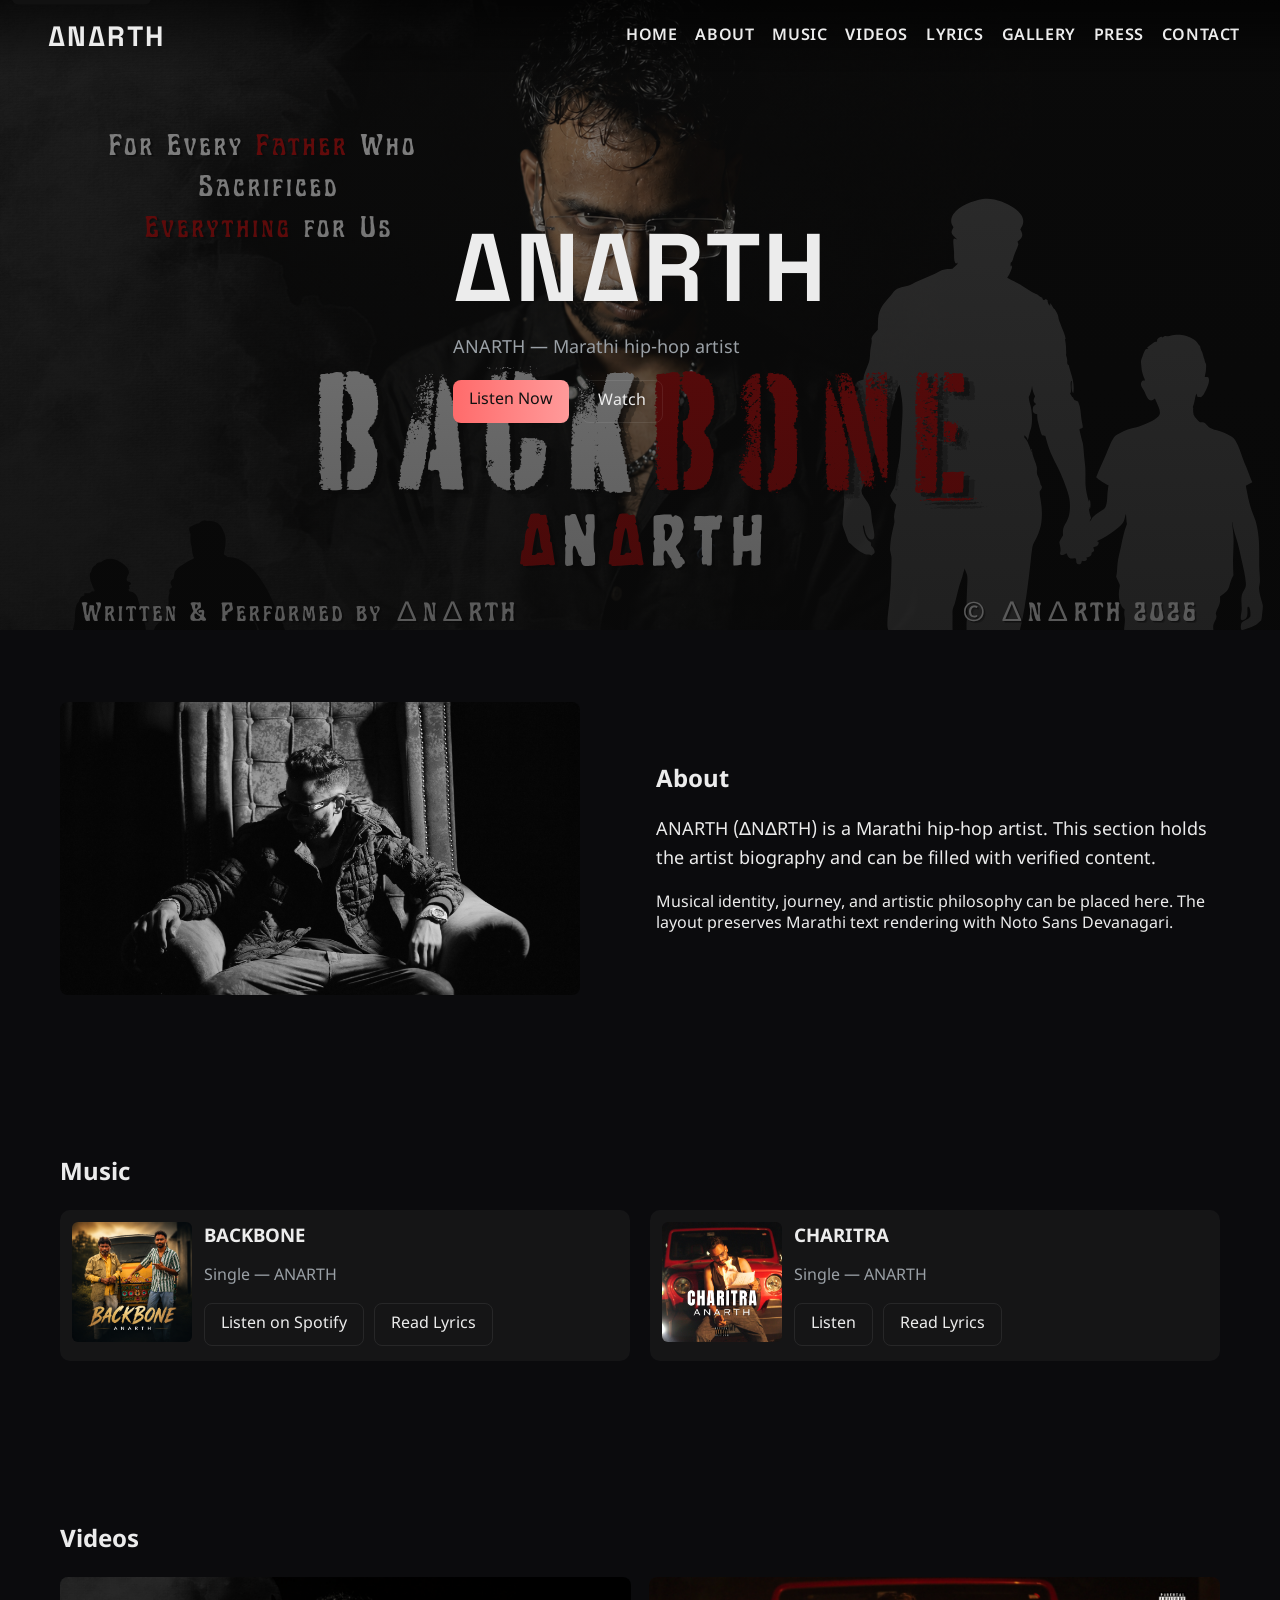
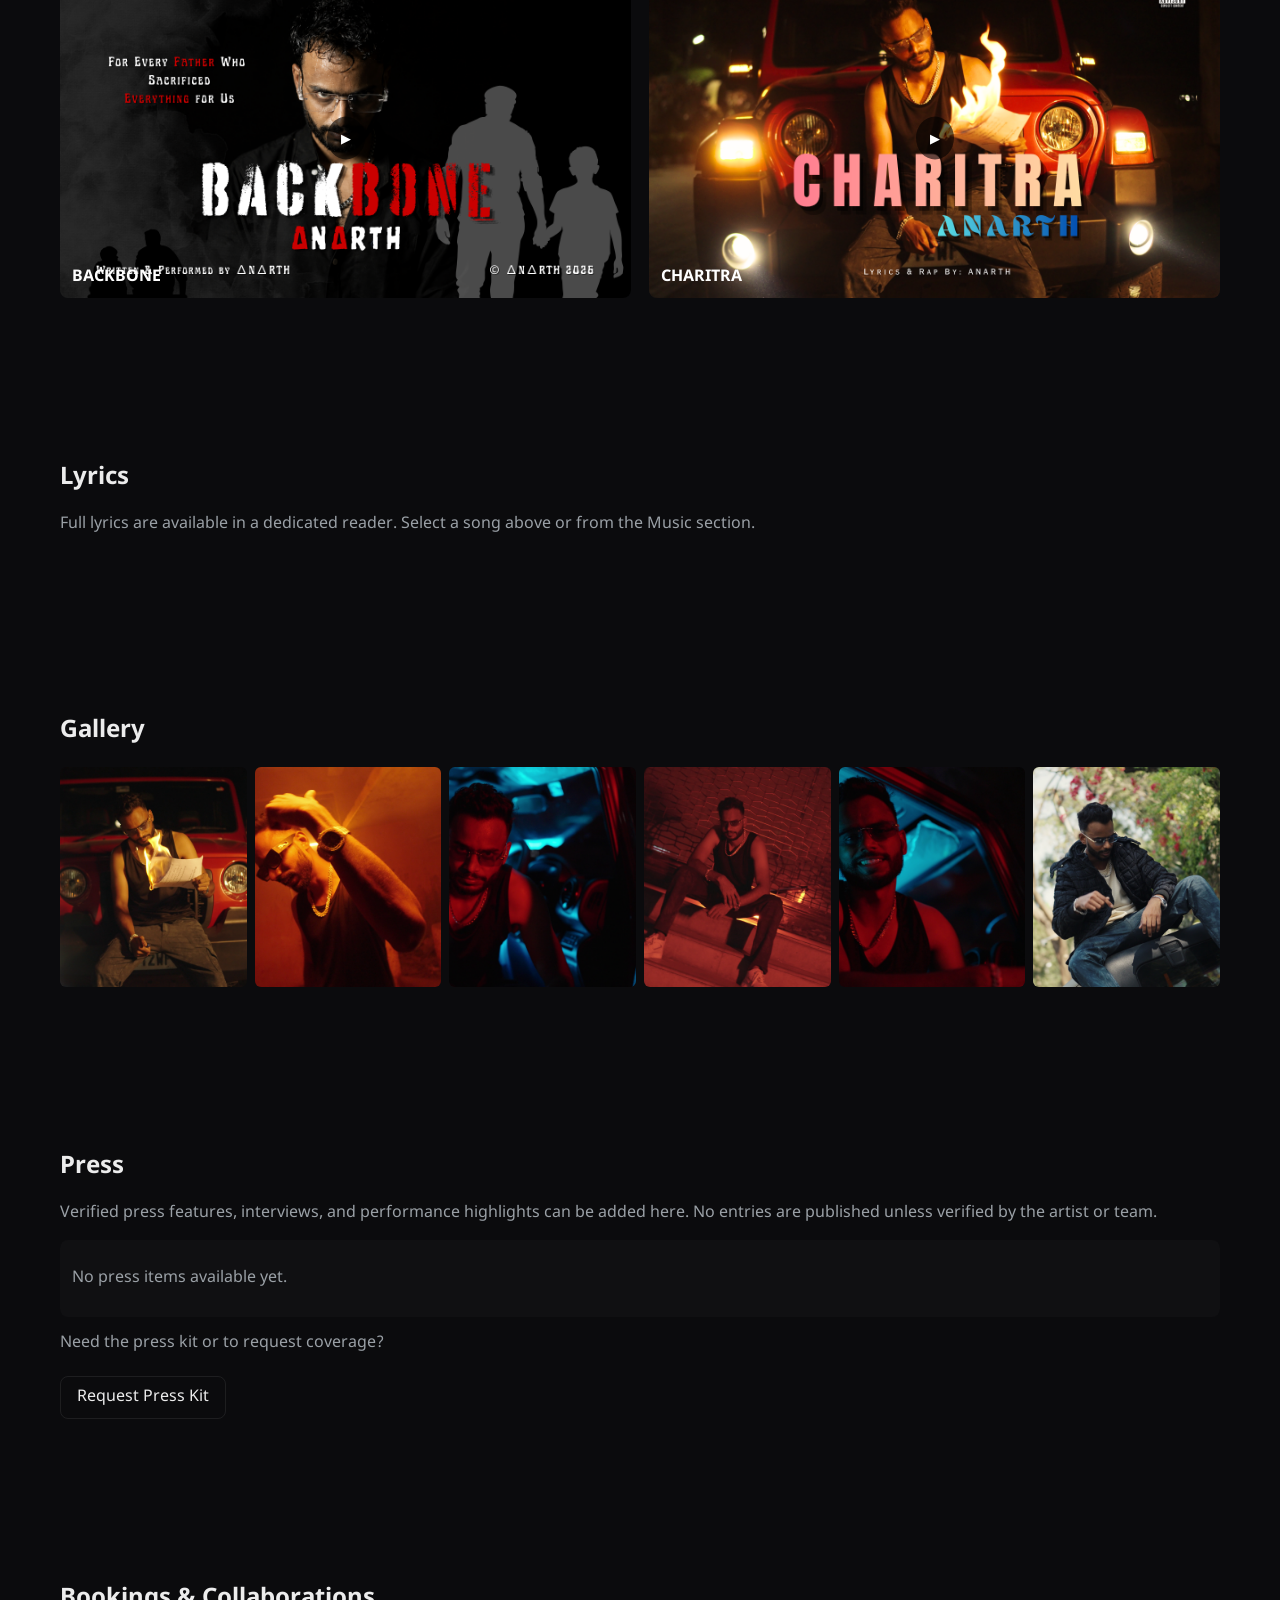
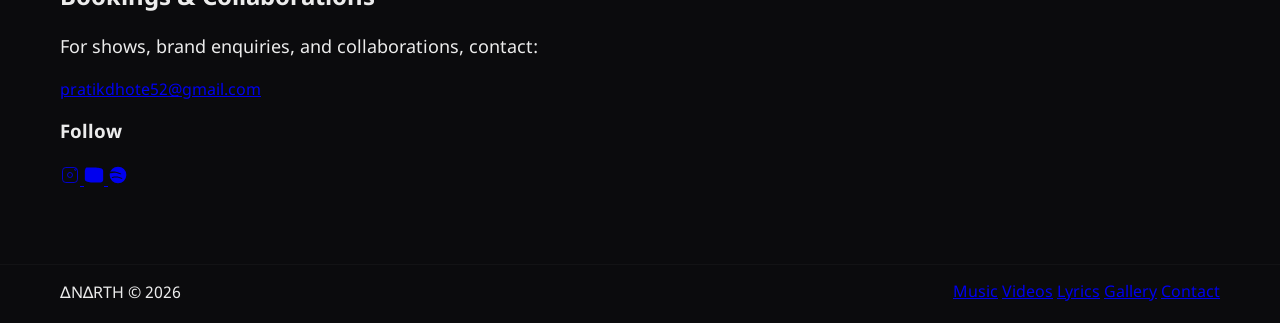
==== site/index.html @ 037c0c52 "Add site: production-ready ANARTH website scaffold, assets, and lyrics pages" ====
<!doctype html>
<html lang="en">
<head>
  <meta charset="utf-8" />
  <meta name="viewport" content="width=device-width,initial-scale=1" />
  <title>∆N∆RTH — ANARTH · Official</title>
  <meta name="description" content="Official website for ANARTH (∆N∆RTH) — Marathi hip-hop artist. Music, videos, lyrics, gallery, and bookings." />
  <link rel="icon" href="../Assets/logo/Untitled%20design%20(6).png" />
  <link rel="preconnect" href="https://fonts.googleapis.com">
  <link rel="preconnect" href="https://fonts.gstatic.com" crossorigin>
  <link href="https://fonts.googleapis.com/css2?family=Space+Grotesk:wght@400;600;700&family=Noto+Sans+Devanagari:wght@400;700&display=swap" rel="stylesheet">
  <!-- Open Graph / Social -->
  <meta property="og:title" content="∆N∆RTH — ANARTH · Official" />
  <meta property="og:description" content="Official website for ANARTH (∆N∆RTH) — Marathi hip-hop artist. Music, videos, lyrics, gallery, and bookings." />
  <meta property="og:image" content="../Assets/logo/Untitled%20design%20(6).png" />
  <meta property="og:type" content="website" />
  <meta name="twitter:card" content="summary_large_image" />
  <meta name="twitter:title" content="∆N∆RTH — ANARTH · Official" />
  <meta name="twitter:description" content="Official website for ANARTH (∆N∆RTH) — Marathi hip-hop artist." />
  <link rel="stylesheet" href="styles.css">
</head>
<body>
  <a class="skip-link" href="#main-content">Skip to content</a>
  <header class="site-header">
    <div class="container header-inner">
      <a class="brand" href="#" aria-label="ANARTH home">
        <span class="brand-text" role="img" aria-label="ANARTH">∆N∆RTH</span>
      </a>
      <nav class="nav" role="navigation" aria-label="Primary">
        <a href="#home">HOME</a>
        <a href="#about">ABOUT</a>
        <a href="#music">MUSIC</a>
        <a href="#videos">VIDEOS</a>
        <a href="lyrics/backbone.html">LYRICS</a>
        <a href="#gallery">GALLERY</a>
        <a href="#press">PRESS</a>
        <a href="#contact">CONTACT</a>
      </nav>
      <button class="menu-btn" aria-label="Open menu" aria-controls="primary-nav" aria-expanded="false">☰</button>
    </div>
  </header>

  <main id="main-content">
    <section id="home" class="hero">
      <video class="hero-video" autoplay muted loop playsinline preload="metadata" poster="../Assets/Thumbnail/backbone_thumbnail.png">
        <source src="../Assets/video/VID_20260825223617.mp4" type="video/mp4">
      </video>
      <div class="hero-overlay"></div>
      <div class="container hero-content">
        <h1 class="display">∆N∆RTH</h1>
        <p class="tagline">ANARTH — Marathi hip-hop artist</p>
        <div class="hero-ctas">
          <a class="btn primary" href="https://open.spotify.com/track/7I72etfH4lrautP0kzrOaM?si=6904278e58cb4a6c" target="_blank" rel="noopener noreferrer">Listen Now</a>
          <a class="btn" href="#videos">Watch</a>
        </div>
      </div>
    </section>
    <!-- removed centered hero logo per request -->

    <section id="about" class="section about">
      <div class="container grid two-col">
        <div class="about-media">
          <img src="../Assets/profile%20photo/profilePhoto.png" alt="ANARTH profile" loading="lazy" />
        </div>
        <div class="about-body">
          <h2>About</h2>
          <p class="lead">ANARTH (∆N∆RTH) is a Marathi hip-hop artist. This section holds the artist biography and can be filled with verified content.</p>
          <p>Musical identity, journey, and artistic philosophy can be placed here. The layout preserves Marathi text rendering with Noto Sans Devanagari.</p>
        </div>
      </div>
    </section>

    <section id="music" class="section music">
      <div class="container">
        <h2>Music</h2>
        <div class="grid music-grid">
          <article class="release">
            <picture>
              <source srcset="../Assets/artworks/Backbone.png" media="(max-width:600px)">
              <img src="../Assets/artworks/Backbone.png" alt="BACKBONE artwork" loading="lazy" decoding="async" />
            </picture>
            <div class="release-body">
              <h3>BACKBONE</h3>
              <p class="muted">Single — ANARTH</p>
              <div class="release-ctas">
                <a class="btn" href="https://open.spotify.com/track/7I72etfH4lrautP0kzrOaM?si=6904278e58cb4a6c" target="_blank" rel="noopener">Listen on Spotify</a>
                <a class="btn" href="lyrics/backbone.html">Read Lyrics</a>
              </div>
            </div>
          </article>

          <article class="release">
            <picture>
              <source srcset="../Assets/artworks/CHARITRA%20(1).png" media="(max-width:600px)">
              <img src="../Assets/artworks/CHARITRA%20(1).png" alt="CHARITRA artwork" loading="lazy" decoding="async" />
            </picture>
            <div class="release-body">
              <h3>CHARITRA</h3>
              <p class="muted">Single — ANARTH</p>
              <div class="release-ctas">
                <a class="btn" href="https://open.spotify.com/artist/0kLMYg4mAcI0nTroc95Nmc" target="_blank" rel="noopener">Listen</a>
                <a class="btn" href="lyrics/charitra.html">Read Lyrics</a>
              </div>
            </div>
          </article>
        </div>
      </div>
    </section>

    <section id="videos" class="section videos">
      <div class="container">
        <h2>Videos</h2>
        <div class="grid video-grid">
          <div class="video-card" data-youtube-id="6G4mu-FjF_s" role="button" tabindex="0" aria-label="Play BACKBONE video">
            <img src="../Assets/Thumbnail/backbone_thumbnail.png" alt="BACKBONE thumbnail" loading="lazy"/>
            <button class="play-btn" aria-label="Play BACKBONE">▶</button>
            <h4>BACKBONE</h4>
          </div>

          <div class="video-card" data-youtube-id="AMWRoo0Sg-o" role="button" tabindex="0" aria-label="Play CHARITRA video">
            <img src="../Assets/Thumbnail/charitra%20thumbnail.png" alt="CHARITRA thumbnail" loading="lazy"/>
            <button class="play-btn" aria-label="Play CHARITRA">▶</button>
            <h4>CHARITRA</h4>
          </div>
        </div>
      </div>
    </section>

    <section id="lyrics" class="section lyrics-panel">
      <div class="container">
        <h2>Lyrics</h2>
        <p class="muted">Full lyrics are available in a dedicated reader. Select a song above or from the Music section.</p>
      </div>
    </section>

    <section id="gallery" class="section gallery">
      <div class="container">
        <h2>Gallery</h2>
        <div class="masonry">
          <img src="../Assets/gallary%20images/th1.png" alt="gallery" loading="lazy"/>
          <img src="../Assets/gallary%20images/th2.png" alt="gallery" loading="lazy"/>
          <img src="../Assets/gallary%20images/th3.png" alt="gallery" loading="lazy"/>
          <img src="../Assets/gallary%20images/th4.png" alt="gallery" loading="lazy"/>
          <img src="../Assets/gallary%20images/th5.png" alt="gallery" loading="lazy"/>
          <img src="../Assets/gallary%20images/th6.png" alt="gallery" loading="lazy"/>
        </div>
      </div>
    </section>

    <section id="press" class="section press">
      <div class="container">
        <h2>Press</h2>
        <p class="muted">Verified press features, interviews, and performance highlights can be added here. No entries are published unless verified by the artist or team.</p>

        <div class="press-list" aria-live="polite">
          <p class="muted">No press items available yet.</p>
        </div>

        <div class="press-actions">
          <p class="muted">Need the press kit or to request coverage?</p>
          <a class="btn" href="mailto:pratikdhote52@gmail.com">Request Press Kit</a>
        </div>
      </div>
    </section>

    <section id="contact" class="section contact">
      <div class="container two-col">
        <div>
          <h2>Bookings & Collaborations</h2>
          <p class="lead">For shows, brand enquiries, and collaborations, contact:</p>
          <p><a href="mailto:pratikdhote52@gmail.com">pratikdhote52@gmail.com</a></p>
        </div>
        <div>
          <h3>Follow</h3>
          <div class="socials">
            <a href="https://www.instagram.com/anarth_8?igsh=MWM4dnhkNjVjcjFnMg==" target="_blank" rel="noopener" aria-label="Instagram">
              <svg width="20" height="20" viewBox="0 0 24 24" fill="none" stroke="currentColor"><rect x="3" y="3" width="18" height="18" rx="4"/><circle cx="12" cy="12" r="3"/><circle cx="18.5" cy="5.5" r="1"/></svg>
            </a>
            <a href="https://www.youtube.com/channel/UC_oH8JIxrPz5upv_p8ieNjQ" target="_blank" rel="noopener" aria-label="YouTube">
              <svg width="20" height="20" viewBox="0 0 24 24" fill="currentColor"><path d="M23 7s-.2-1.4-.8-2c-.8-.9-1.8-.9-2.2-1C16 3 12 3 12 3s-4 0-8 .1c-.4 0-1.4 0-2.2 1C1.2 5.6 1 7 1 7S1 9 1 11v2c0 2 0 4 0 4s.2 1.4.8 2c.8.9 1.8.9 2.2 1C8 21 12 21 12 21s4 0 8-.1c.4 0 1.4 0 2.2-1 .6-.6.8-2 .8-2s0-2 0-4v-2c0-2 0-4 0-4z"/></svg>
            </a>
            <a href="https://open.spotify.com/artist/0kLMYg4mAcI0nTroc95Nmc" target="_blank" rel="noopener" aria-label="Spotify">
              <svg width="20" height="20" viewBox="0 0 24 24" fill="currentColor"><path d="M12 2a10 10 0 1 0 .001 20.001A10 10 0 0 0 12 2zm4.8 14.3c-.2.3-.6.5-1 .3-2.8-1.7-6.3-2.1-10.5-1.1-.4.1-.7-.1-.8-.4-.1-.4.1-.7.4-.8 4.6-1.1 8.6-.6 11.9 1.3.4.2.5.7.1 1.1zM16 10.7c-.3.4-.9.6-1.3.3-3-1.9-8-2.4-11.4-1.2-.4.1-.9-.1-1-.6s.1-.9.6-1C6 7.2 11 7.9 14.5 9.9c.5.3 1.1.5 1.5.8.3.2.4.6.0 0z"/></svg>
            </a>
          </div>
        </div>
      </div>
    </section>
  </main>

  <footer class="site-footer">
    <div class="container footer-inner">
      <div>∆N∆RTH © 2026</div>
      <nav class="footer-nav">
        <a href="#music">Music</a>
        <a href="#videos">Videos</a>
        <a href="lyrics/backbone.html">Lyrics</a>
        <a href="#gallery">Gallery</a>
        <a href="#contact">Contact</a>
      </nav>
    </div>
  </footer>

  <div id="video-modal" class="modal" aria-hidden="true">
    <div class="modal-inner">
      <button class="modal-close" aria-label="Close">✕</button>
      <div class="modal-media" id="modal-media"></div>
    </div>
  </div>

  <script src="scripts.js" defer></script>
</body>
</html>
---- site/styles.css ----
:root{
  --bg:#0b0b0d;
  --surface:#0f1113;
  --muted:#9aa0a6;
  --text:#ececec;
  --accent:#ff6b6b;
  --glass: rgba(255,255,255,0.04);
  --radius:8px;
  --max-width:1200px;
  --gap:24px;
}
*{box-sizing:border-box}
html,body{height:100%;margin:0;font-family:'Noto Sans Devanagari', system-ui, -apple-system, 'Segoe UI', Roboto, 'Helvetica Neue', Arial;background:var(--bg);color:var(--text);-webkit-font-smoothing:antialiased}
.skip-link{position:fixed;left:12px;top:12px;background:#111;padding:8px 12px;border-radius:6px;color:white;z-index:300;transform:translateY(-120%);transition:transform .18s}
.skip-link:focus{transform:translateY(0)}
.container{max-width:var(--max-width);margin:0 auto;padding:0 20px}
.site-header{position:fixed;inset:0 0 auto 0;z-index:60;background:linear-gradient(180deg,rgba(0,0,0,0.6),transparent)}
.header-inner{display:flex;align-items:center;justify-content:space-between;padding:18px 0}
.logo{height:88px;transition:transform .25s ease;display:inline-block;vertical-align:middle}
.brand-text{display:inline-block;font-family:'Space Grotesk',sans-serif;font-weight:700;font-size:24px;margin-left:8px;color:var(--text);letter-spacing:2px}
.brand .brand-text{font-size:28px}

/* Live logo animation */
.logo-live{height:160px;display:block;margin:0 auto;filter:drop-shadow(0 10px 18px rgba(0,0,0,0.6));animation:logo-pulse 4s ease-in-out infinite}
@keyframes logo-pulse{
  0%{transform:scale(1) translateY(0);filter:drop-shadow(0 8px 12px rgba(255,80,80,0.02))}
  50%{transform:scale(1.02) translateY(-4px);filter:drop-shadow(0 18px 28px rgba(255,80,80,0.12))}
  100%{transform:scale(1) translateY(0);filter:drop-shadow(0 8px 12px rgba(255,80,80,0.02))}
}

/* subtle flicker/glow overlay */
.logo-live::after{content:"";display:block;margin-top:-160px;margin-left:auto;margin-right:auto;width:64%;height:64%;pointer-events:none;mix-blend-mode:screen;opacity:.18;animation:logo-glow 3.6s linear infinite}
@keyframes logo-glow{
  0%{opacity:.1;transform:scale(1)}
  30%{opacity:.32;transform:scale(1.05)}
  60%{opacity:.08;transform:scale(0.96)}
  100%{opacity:.1;transform:scale(1)}
}
.nav{display:flex;gap:18px}
.nav a{color:var(--text);text-decoration:none;font-weight:600;letter-spacing:0.6px}
.menu-btn{display:none;background:none;border:0;color:var(--text);font-size:22px}

.hero{position:relative;height:70vh;min-height:520px;display:flex;align-items:center;overflow:hidden;width:100vw;left:50%;right:50%;margin-left:-50vw;margin-right:-50vw}
/* Force the video to fully cover and crop where needed (no side gutters) */
.hero-video{position:absolute;top:50%;left:50%;transform:translate(-50%,-50%);min-width:100%;min-height:100%;width:auto;height:auto;object-fit:cover;object-position:center center;filter:contrast(.9) saturate(.95)}
.hero-overlay{position:absolute;inset:0;background:linear-gradient(180deg,rgba(6,6,6,0.45),rgba(6,6,6,0.65))}
.hero-content{position:relative;z-index:2;padding:40px 0}
.display{font-family:'Space Grotesk',sans-serif;font-size:clamp(40px,8vw,96px);margin:0;letter-spacing:2px}
.tagline{color:var(--muted);margin:8px 0 20px;font-size:18px}
.hero-ctas{display:flex;gap:12px}
.btn{display:inline-block;padding:10px 16px;border-radius:8px;background:transparent;border:1px solid rgba(255,255,255,0.08);color:var(--text);text-decoration:none}
.btn.primary{background:linear-gradient(90deg,var(--accent),#ff9a9a);color:#111;border:0}

/* Focus styles for keyboard users */
a:focus, button:focus, .video-card:focus{outline:3px solid rgba(255,107,107,0.18);outline-offset:3px}

.section{padding:72px 0}
.about .grid{display:grid;grid-template-columns:1fr 1fr;gap:32px;align-items:center}
.about-media img{width:100%;max-width:520px;border-radius:8px;display:block}
.lead{font-size:18px;color:var(--text);line-height:1.6}
.muted{color:var(--muted)}

.music-grid{display:grid;grid-template-columns:repeat(auto-fit,minmax(260px,1fr));gap:20px}
.release{display:flex;gap:12px;background:var(--glass);padding:12px;border-radius:10px;align-items:center}
.release img{width:120px;height:120px;object-fit:cover;border-radius:6px}
.release-body h3{margin:0}
.release-ctas{margin-top:10px;display:flex;gap:10px}

.video-grid{display:grid;grid-template-columns:repeat(auto-fit,minmax(220px,1fr));gap:18px}
.video-card{position:relative;background:var(--surface);border-radius:8px;overflow:hidden;padding-bottom:56.25%}
.video-card img{position:absolute;inset:0;width:100%;height:100%;object-fit:cover}
.video-card .play-btn{position:absolute;left:50%;top:50%;transform:translate(-50%,-50%);background:rgba(0,0,0,0.6);color:white;border:0;padding:14px;border-radius:50%}
.video-card h4{position:absolute;left:12px;bottom:10px;margin:0;color:white}

.masonry{display:grid;grid-template-columns:repeat(auto-fit,minmax(140px,1fr));gap:8px}
.masonry img{width:100%;height:220px;object-fit:cover;border-radius:6px;cursor:pointer}

.site-footer{border-top:1px solid rgba(255,255,255,0.03);padding:18px 0;background:transparent}
.footer-inner{display:flex;justify-content:space-between;align-items:center}

.press-list{margin-top:12px;padding:12px;background:rgba(255,255,255,0.02);border-radius:8px}
.press-actions{margin-top:14px}
.press-actions .btn{margin-top:6px}

.modal{position:fixed;inset:0;background:rgba(2,2,2,0.85);display:none;align-items:center;justify-content:center;padding:20px;z-index:200}
.modal[aria-hidden="false"]{display:flex}
.modal-inner{width:100%;max-width:1000px}
.modal-media{background:transparent}
.modal-close{position:absolute;right:24px;top:24px;background:transparent;border:0;color:white;font-size:20px}

@media (max-width:900px){
  .nav{display:none}
  .menu-btn{display:block}
  .about .grid{grid-template-columns:1fr}
  .hero{height:56vh;min-height:360px}
  .display{font-size:clamp(34px,10vw,52px)}
}

@media (prefers-reduced-motion:reduce){
  .hero-video, .modal-media iframe{animation:none;transition:none}
}
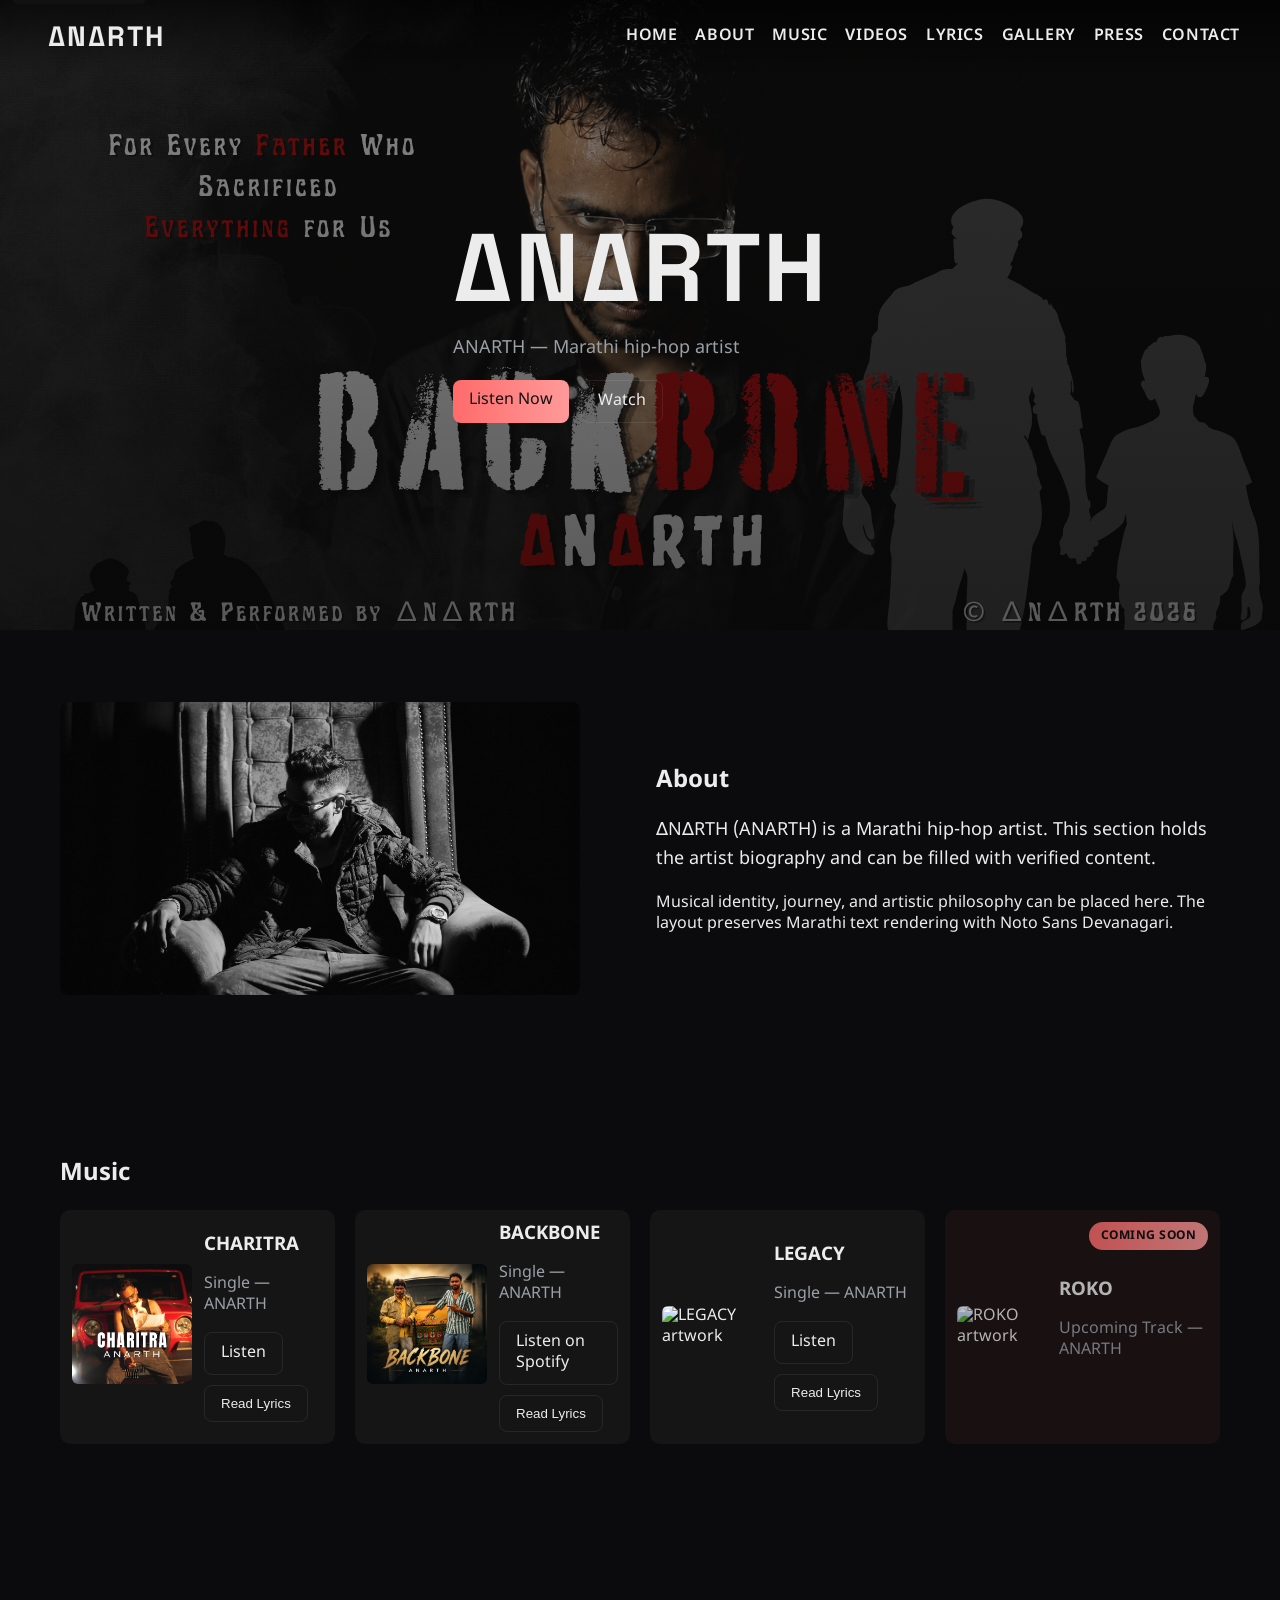
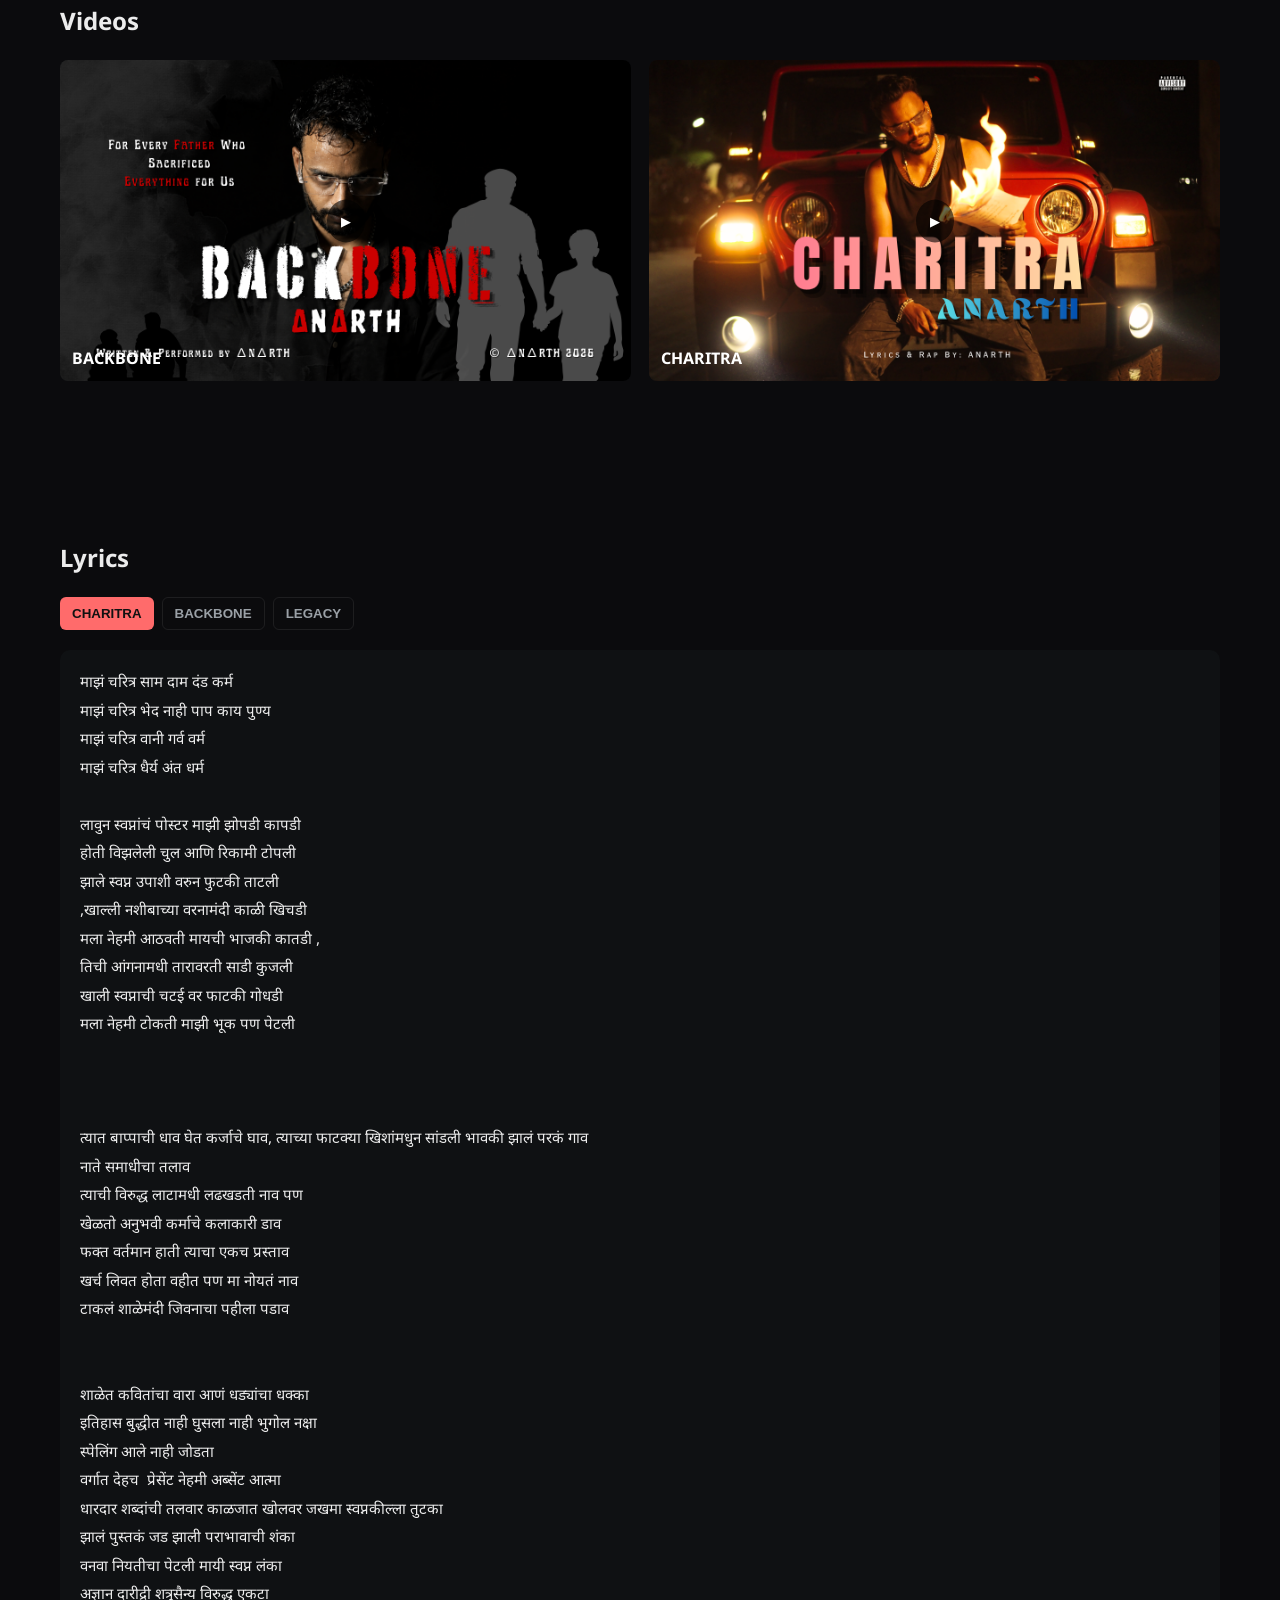
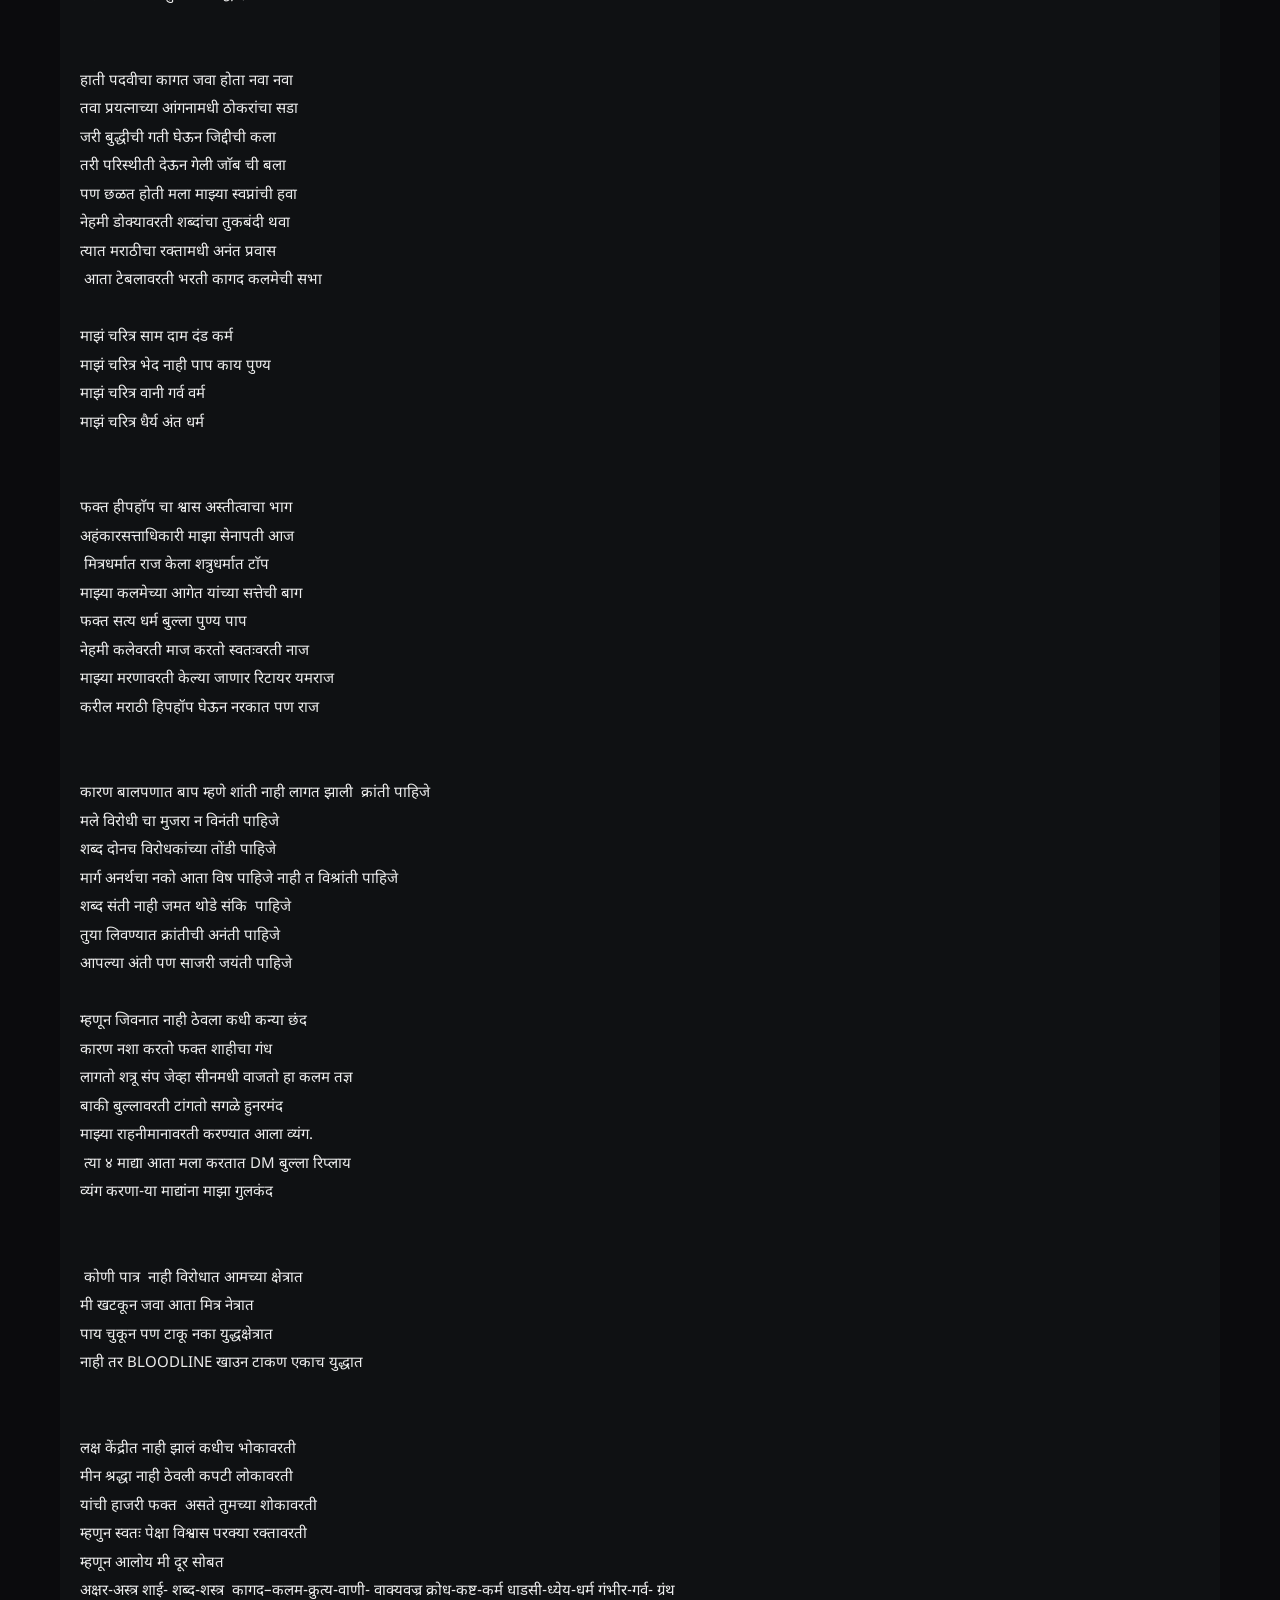
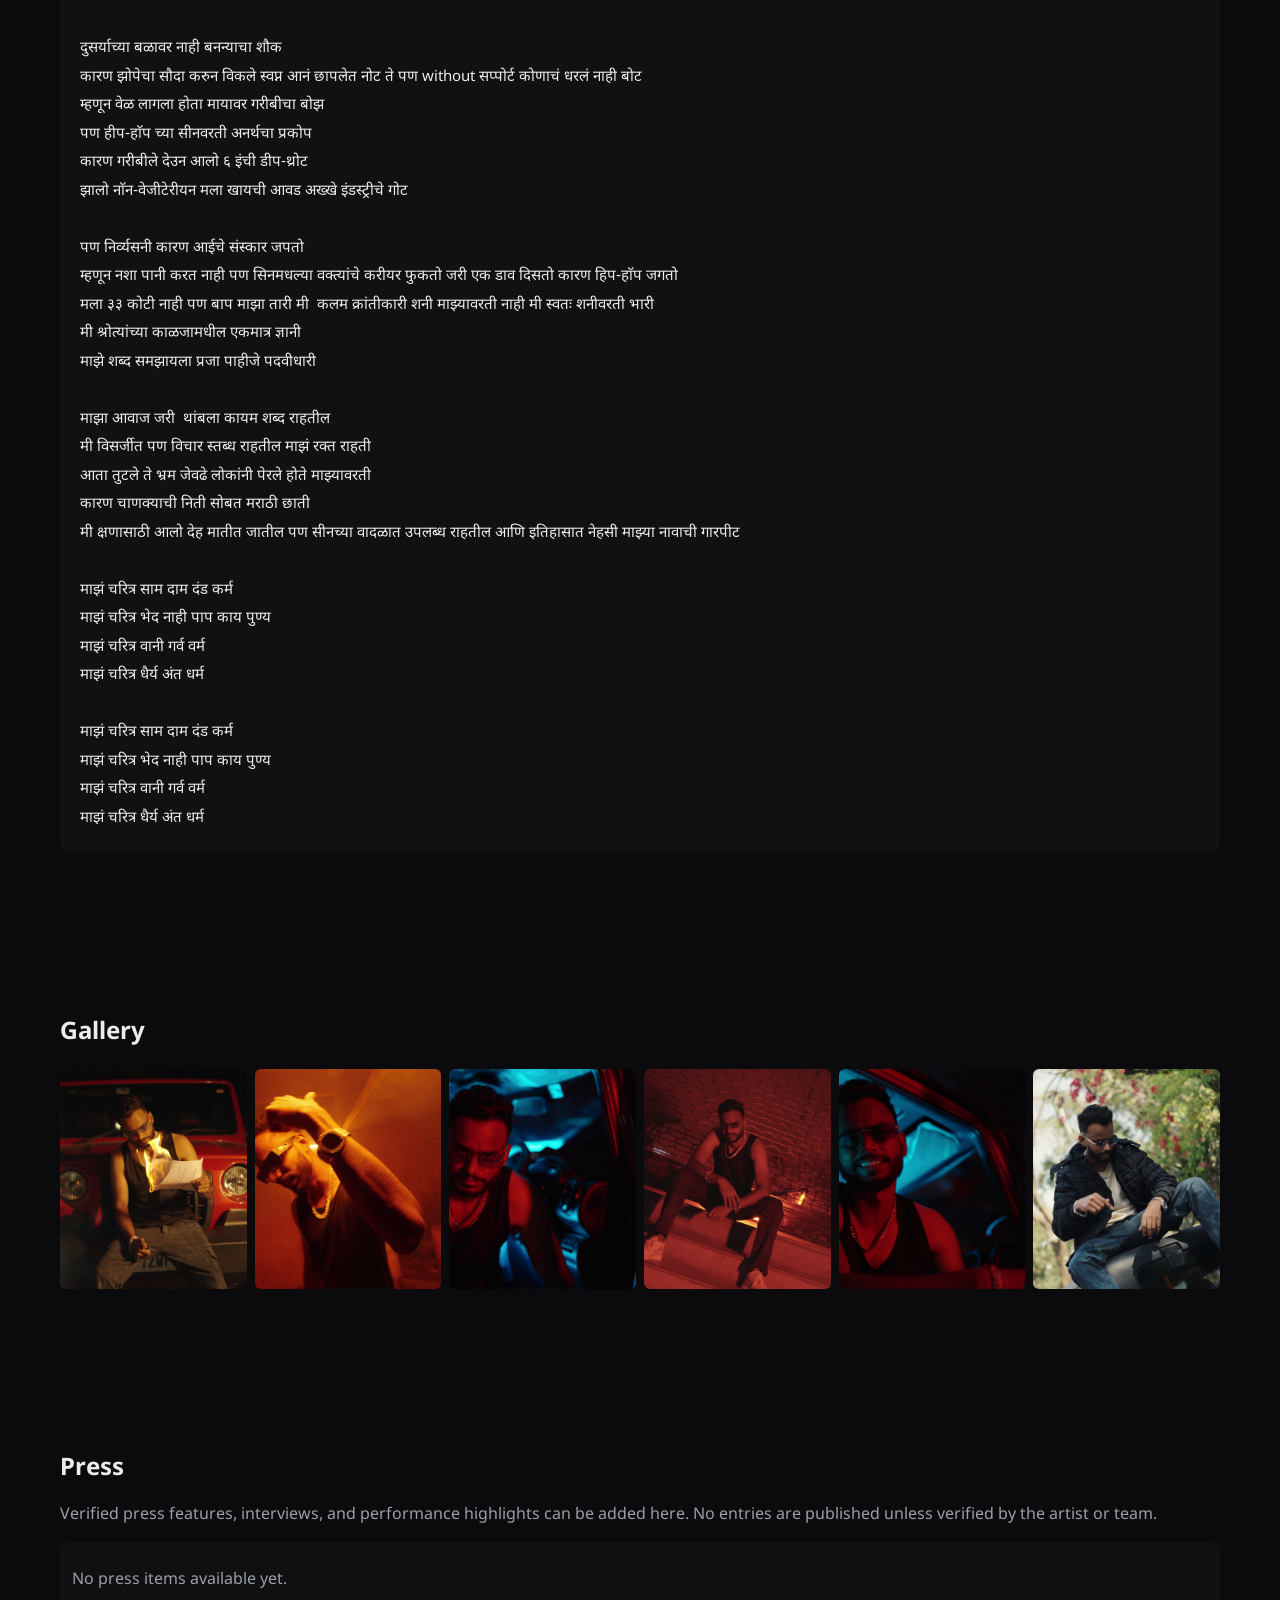
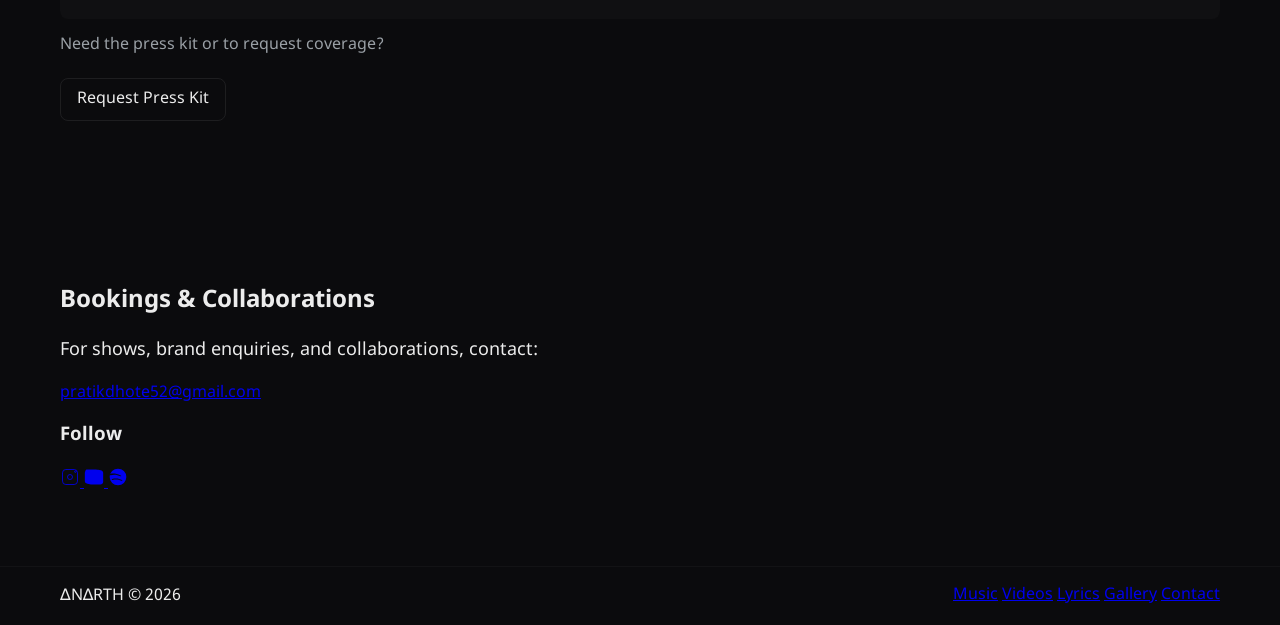
==== commit e95f65b5: "Audit & polish: reorder music (CHARITRA→BACKBONE→LEGACY), add LEGACY + ROKO tracks, build in-page ly" ====
--- a/site/index.html
+++ b/site/index.html
@@ -5,7 +5,10 @@
   <meta name="viewport" content="width=device-width,initial-scale=1" />
   <title>∆N∆RTH — ANARTH · Official</title>
   <meta name="description" content="Official website for ANARTH (∆N∆RTH) — Marathi hip-hop artist. Music, videos, lyrics, gallery, and bookings." />
-  <link rel="icon" href="../Assets/logo/Untitled%20design%20(6).png" />
+  <link rel="icon" href="favicon.svg" type="image/svg+xml">
+  <link rel="alternate icon" href="favicon.svg">
+  <link rel="apple-touch-icon" href="favicon.svg">
+  <meta name="theme-color" content="#0b0b0d">
   <link rel="preconnect" href="https://fonts.googleapis.com">
   <link rel="preconnect" href="https://fonts.gstatic.com" crossorigin>
   <link href="https://fonts.googleapis.com/css2?family=Space+Grotesk:wght@400;600;700&family=Noto+Sans+Devanagari:wght@400;700&display=swap" rel="stylesheet">
@@ -31,7 +34,7 @@
         <a href="#about">ABOUT</a>
         <a href="#music">MUSIC</a>
         <a href="#videos">VIDEOS</a>
-        <a href="lyrics/backbone.html">LYRICS</a>
+        <a href="#lyrics">LYRICS</a>
         <a href="#gallery">GALLERY</a>
         <a href="#press">PRESS</a>
         <a href="#contact">CONTACT</a>
@@ -64,7 +67,7 @@
         </div>
         <div class="about-body">
           <h2>About</h2>
-          <p class="lead">ANARTH (∆N∆RTH) is a Marathi hip-hop artist. This section holds the artist biography and can be filled with verified content.</p>
+          <p class="lead">∆N∆RTH (ANARTH) is a Marathi hip-hop artist. This section holds the artist biography and can be filled with verified content.</p>
           <p>Musical identity, journey, and artistic philosophy can be placed here. The layout preserves Marathi text rendering with Noto Sans Devanagari.</p>
         </div>
       </div>
@@ -74,7 +77,23 @@
       <div class="container">
         <h2>Music</h2>
         <div class="grid music-grid">
-          <article class="release">
+          <!-- RELEASED TRACKS - Ordered: CHARITRA, BACKBONE, LEGACY -->
+          <article class="release" data-song="charitra">
+            <picture>
+              <source srcset="../Assets/artworks/CHARITRA%20(1).png" media="(max-width:600px)">
+              <img src="../Assets/artworks/CHARITRA%20(1).png" alt="CHARITRA artwork" loading="lazy" decoding="async" />
+            </picture>
+            <div class="release-body">
+              <h3>CHARITRA</h3>
+              <p class="muted">Single — ANARTH</p>
+              <div class="release-ctas">
+                <a class="btn" href="https://open.spotify.com/artist/0kLMYg4mAcI0nTroc95Nmc" target="_blank" rel="noopener">Listen</a>
+                <button class="btn lyrics-btn" data-song="charitra" aria-label="Read CHARITRA lyrics">Read Lyrics</button>
+              </div>
+            </div>
+          </article>
+
+          <article class="release" data-song="backbone">
             <picture>
               <source srcset="../Assets/artworks/Backbone.png" media="(max-width:600px)">
               <img src="../Assets/artworks/Backbone.png" alt="BACKBONE artwork" loading="lazy" decoding="async" />
@@ -84,23 +103,36 @@
               <p class="muted">Single — ANARTH</p>
               <div class="release-ctas">
                 <a class="btn" href="https://open.spotify.com/track/7I72etfH4lrautP0kzrOaM?si=6904278e58cb4a6c" target="_blank" rel="noopener">Listen on Spotify</a>
-                <a class="btn" href="lyrics/backbone.html">Read Lyrics</a>
+                <button class="btn lyrics-btn" data-song="backbone" aria-label="Read BACKBONE lyrics">Read Lyrics</button>
               </div>
             </div>
           </article>
 
-          <article class="release">
-            <picture>
-              <source srcset="../Assets/artworks/CHARITRA%20(1).png" media="(max-width:600px)">
-              <img src="../Assets/artworks/CHARITRA%20(1).png" alt="CHARITRA artwork" loading="lazy" decoding="async" />
-            </picture>
-            <div class="release-body">
-              <h3>CHARITRA</h3>
+          <article class="release" data-song="legacy">
+            <picture>
+              <source srcset="../Assets/artworks/LEGACY.png" media="(max-width:600px)">
+              <img src="../Assets/artworks/LEGACY.png" alt="LEGACY artwork" loading="lazy" decoding="async" />
+            </picture>
+            <div class="release-body">
+              <h3>LEGACY</h3>
               <p class="muted">Single — ANARTH</p>
               <div class="release-ctas">
                 <a class="btn" href="https://open.spotify.com/artist/0kLMYg4mAcI0nTroc95Nmc" target="_blank" rel="noopener">Listen</a>
-                <a class="btn" href="lyrics/charitra.html">Read Lyrics</a>
+                <button class="btn lyrics-btn" data-song="legacy" aria-label="Read LEGACY lyrics">Read Lyrics</button>
               </div>
+            </div>
+          </article>
+
+          <!-- UPCOMING TRACK -->
+          <article class="release release-upcoming" data-song="roko">
+            <div class="upcoming-badge">COMING SOON</div>
+            <picture>
+              <source srcset="../Assets/artworks/RO%20KO.png" media="(max-width:600px)">
+              <img src="../Assets/artworks/RO%20KO.png" alt="ROKO artwork" loading="lazy" decoding="async" />
+            </picture>
+            <div class="release-body">
+              <h3>ROKO</h3>
+              <p class="muted">Upcoming Track — ANARTH</p>
             </div>
           </article>
         </div>
@@ -129,7 +161,18 @@
     <section id="lyrics" class="section lyrics-panel">
       <div class="container">
         <h2>Lyrics</h2>
-        <p class="muted">Full lyrics are available in a dedicated reader. Select a song above or from the Music section.</p>
+        
+        <div class="lyrics-selector">
+          <button class="lyrics-tab-btn active" data-song="charitra" aria-selected="true" role="tab" aria-controls="lyrics-content">CHARITRA</button>
+          <button class="lyrics-tab-btn" data-song="backbone" aria-selected="false" role="tab" aria-controls="lyrics-content">BACKBONE</button>
+          <button class="lyrics-tab-btn" data-song="legacy" aria-selected="false" role="tab" aria-controls="lyrics-content">LEGACY</button>
+        </div>
+
+        <div id="lyrics-content" class="lyrics-content" role="tabpanel">
+          <div class="lyrics-text" data-song="charitra" style="display:block"></div>
+          <div class="lyrics-text" data-song="backbone" style="display:none"></div>
+          <div class="lyrics-text" data-song="legacy" style="display:none"></div>
+        </div>
       </div>
     </section>
 
@@ -194,7 +237,7 @@
       <nav class="footer-nav">
         <a href="#music">Music</a>
         <a href="#videos">Videos</a>
-        <a href="lyrics/backbone.html">Lyrics</a>
+        <a href="#lyrics">Lyrics</a>
         <a href="#gallery">Gallery</a>
         <a href="#contact">Contact</a>
       </nav>
--- a/site/styles.css
+++ b/site/styles.css
@@ -11,9 +11,11 @@
 }
 *{box-sizing:border-box}
 html,body{height:100%;margin:0;font-family:'Noto Sans Devanagari', system-ui, -apple-system, 'Segoe UI', Roboto, 'Helvetica Neue', Arial;background:var(--bg);color:var(--text);-webkit-font-smoothing:antialiased}
-.skip-link{position:fixed;left:12px;top:12px;background:#111;padding:8px 12px;border-radius:6px;color:white;z-index:300;transform:translateY(-120%);transition:transform .18s}
-.skip-link:focus{transform:translateY(0)}
+.skip-link{position:fixed;left:12px;top:12px;background:#111;padding:10px 14px;border-radius:6px;color:white;z-index:300;transform:translateY(-120%);transition:transform .2s ease;font-weight:600;font-size:14px;text-decoration:none;white-space:nowrap}
+.skip-link:focus{transform:translateY(0);outline:3px solid rgba(255,107,107,0.3);outline-offset:2px}
 .container{max-width:var(--max-width);margin:0 auto;padding:0 20px}
+.grid{display:grid}
+.two-col{grid-template-columns:1fr 1fr;gap:32px;align-items:start}
 .site-header{position:fixed;inset:0 0 auto 0;z-index:60;background:linear-gradient(180deg,rgba(0,0,0,0.6),transparent)}
 .header-inner{display:flex;align-items:center;justify-content:space-between;padding:18px 0}
 .logo{height:88px;transition:transform .25s ease;display:inline-block;vertical-align:middle}
@@ -53,6 +55,7 @@
 
 /* Focus styles for keyboard users */
 a:focus, button:focus, .video-card:focus{outline:3px solid rgba(255,107,107,0.18);outline-offset:3px}
+button{cursor:pointer}
 
 .section{padding:72px 0}
 .about .grid{display:grid;grid-template-columns:1fr 1fr;gap:32px;align-items:center}
@@ -61,10 +64,24 @@
 .muted{color:var(--muted)}
 
 .music-grid{display:grid;grid-template-columns:repeat(auto-fit,minmax(260px,1fr));gap:20px}
-.release{display:flex;gap:12px;background:var(--glass);padding:12px;border-radius:10px;align-items:center}
+.release{display:flex;gap:12px;background:var(--glass);padding:12px;border-radius:10px;align-items:center;position:relative}
 .release img{width:120px;height:120px;object-fit:cover;border-radius:6px}
 .release-body h3{margin:0}
-.release-ctas{margin-top:10px;display:flex;gap:10px}
+.release-ctas{margin-top:10px;display:flex;gap:10px;flex-wrap:wrap}
+
+/* Upcoming track styling */
+.release-upcoming{opacity:0.75;background:rgba(255,107,107,0.08)}
+.release-upcoming .upcoming-badge{position:absolute;top:12px;right:12px;background:linear-gradient(90deg,var(--accent),#ff9a9a);color:#111;padding:6px 12px;border-radius:20px;font-size:12px;font-weight:700;letter-spacing:0.5px;z-index:10}
+
+/* Lyrics section */
+.lyrics-selector{display:flex;gap:8px;margin:18px 0;flex-wrap:wrap}
+.lyrics-tab-btn{background:transparent;border:1px solid rgba(255,255,255,0.08);color:var(--muted);padding:8px 12px;border-radius:6px;font-weight:600;cursor:pointer;transition:all .2s}
+.lyrics-tab-btn:hover{border-color:rgba(255,255,255,0.15);color:var(--text)}
+.lyrics-tab-btn.active{background:var(--accent);color:#111;border:none}
+.lyrics-tab-btn:focus{outline:3px solid rgba(255,107,107,0.18);outline-offset:2px}
+
+.lyrics-content{margin-top:20px;background:var(--surface);padding:20px;border-radius:10px}
+.lyrics-text{font-family:'Noto Sans Devanagari',sans-serif;line-height:1.9;color:var(--text);white-space:pre-wrap;word-break:break-word;font-size:15px}
 
 .video-grid{display:grid;grid-template-columns:repeat(auto-fit,minmax(220px,1fr));gap:18px}
 .video-card{position:relative;background:var(--surface);border-radius:8px;overflow:hidden;padding-bottom:56.25%}
@@ -92,8 +109,12 @@
   .nav{display:none}
   .menu-btn{display:block}
   .about .grid{grid-template-columns:1fr}
+  .two-col{grid-template-columns:1fr;gap:20px}
   .hero{height:56vh;min-height:360px}
   .display{font-size:clamp(34px,10vw,52px)}
+  .lyrics-selector{gap:6px}
+  .lyrics-tab-btn{padding:6px 10px;font-size:13px}
+  .lyrics-content{padding:16px;font-size:14px}
 }
 
 @media (prefers-reduced-motion:reduce){
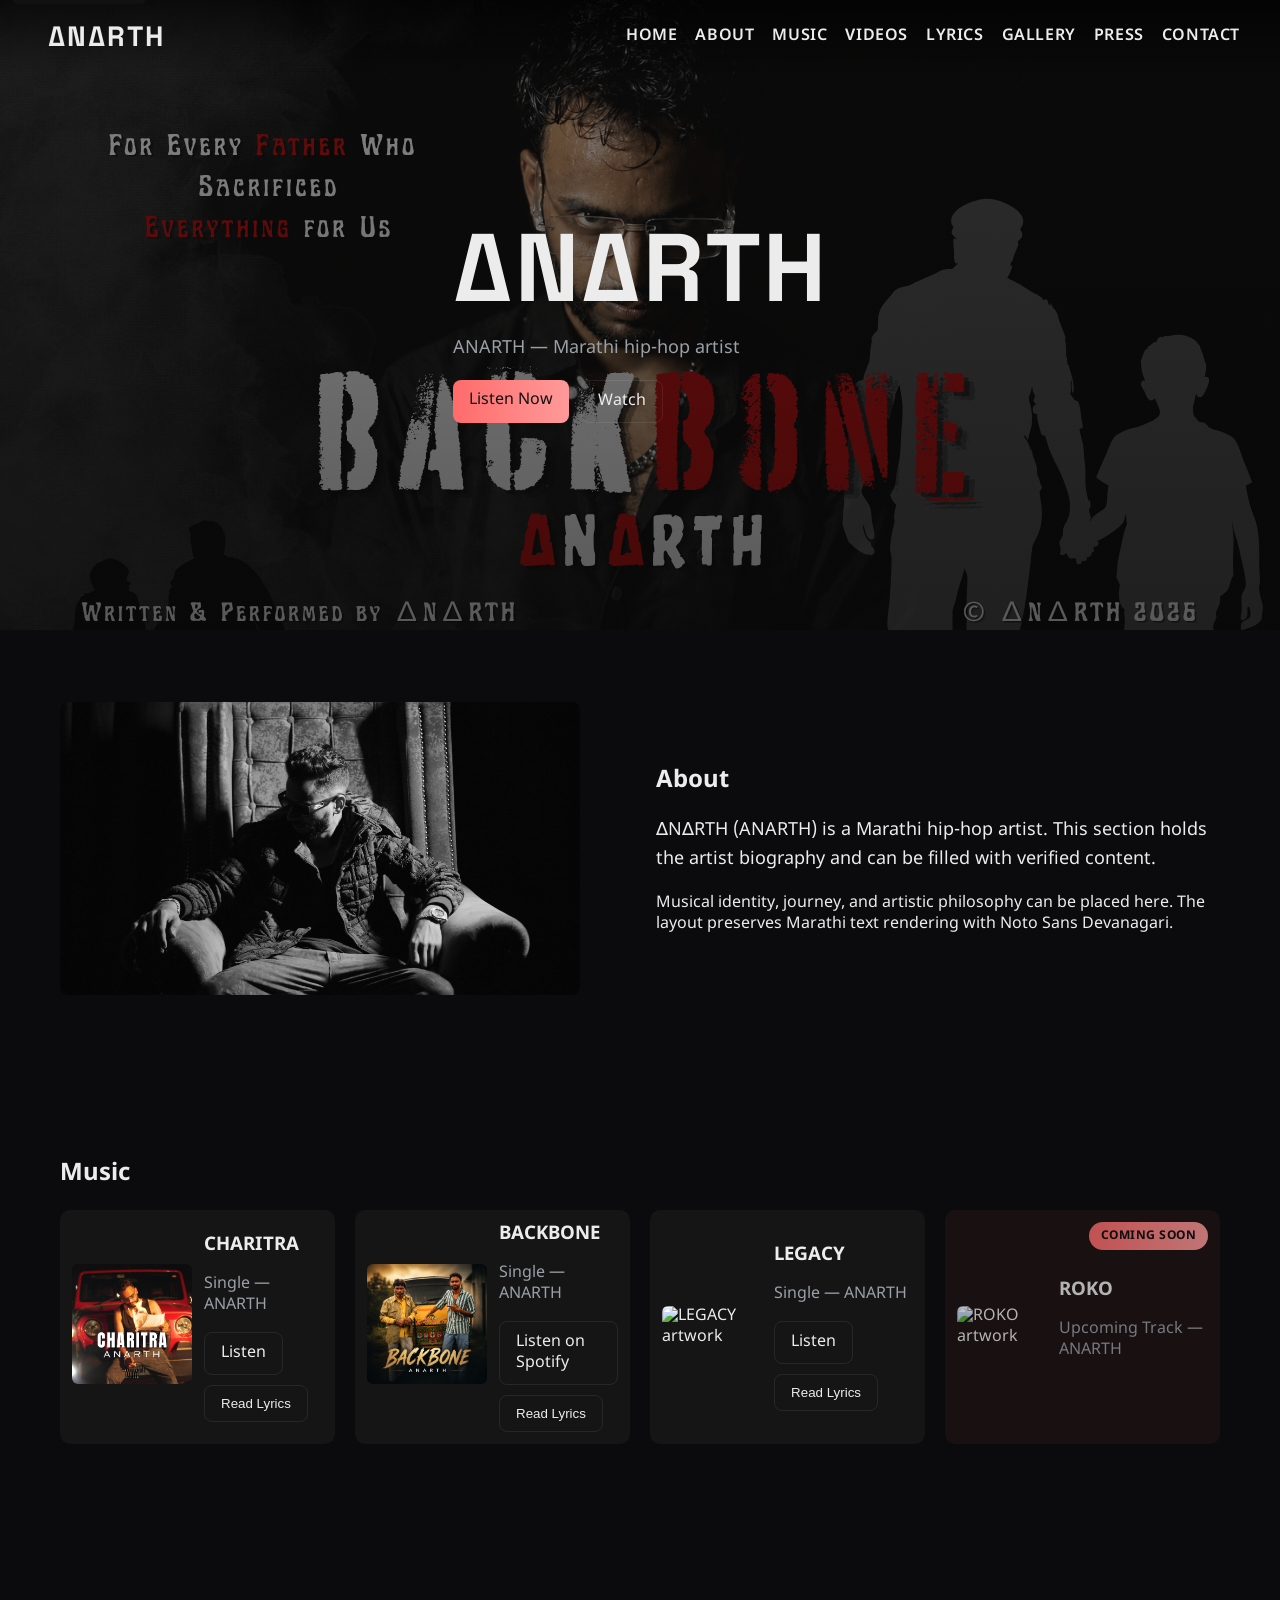
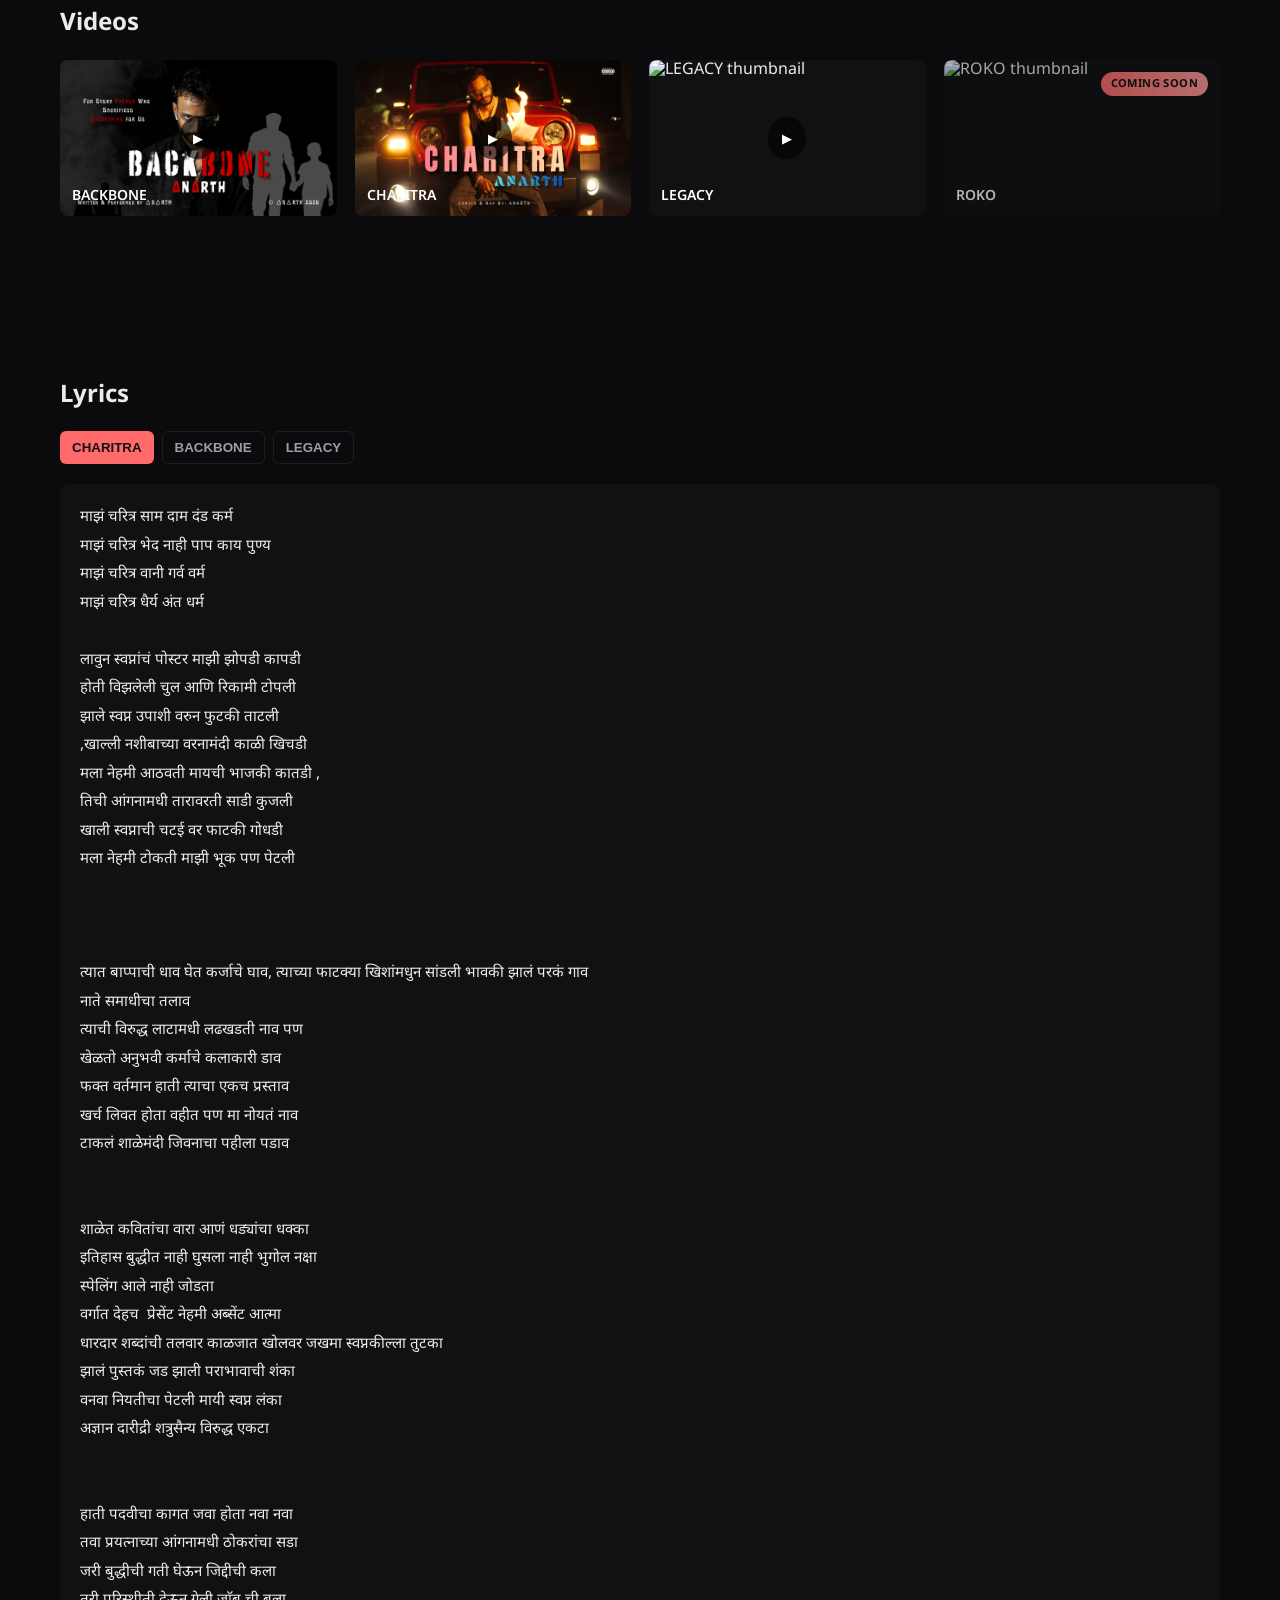
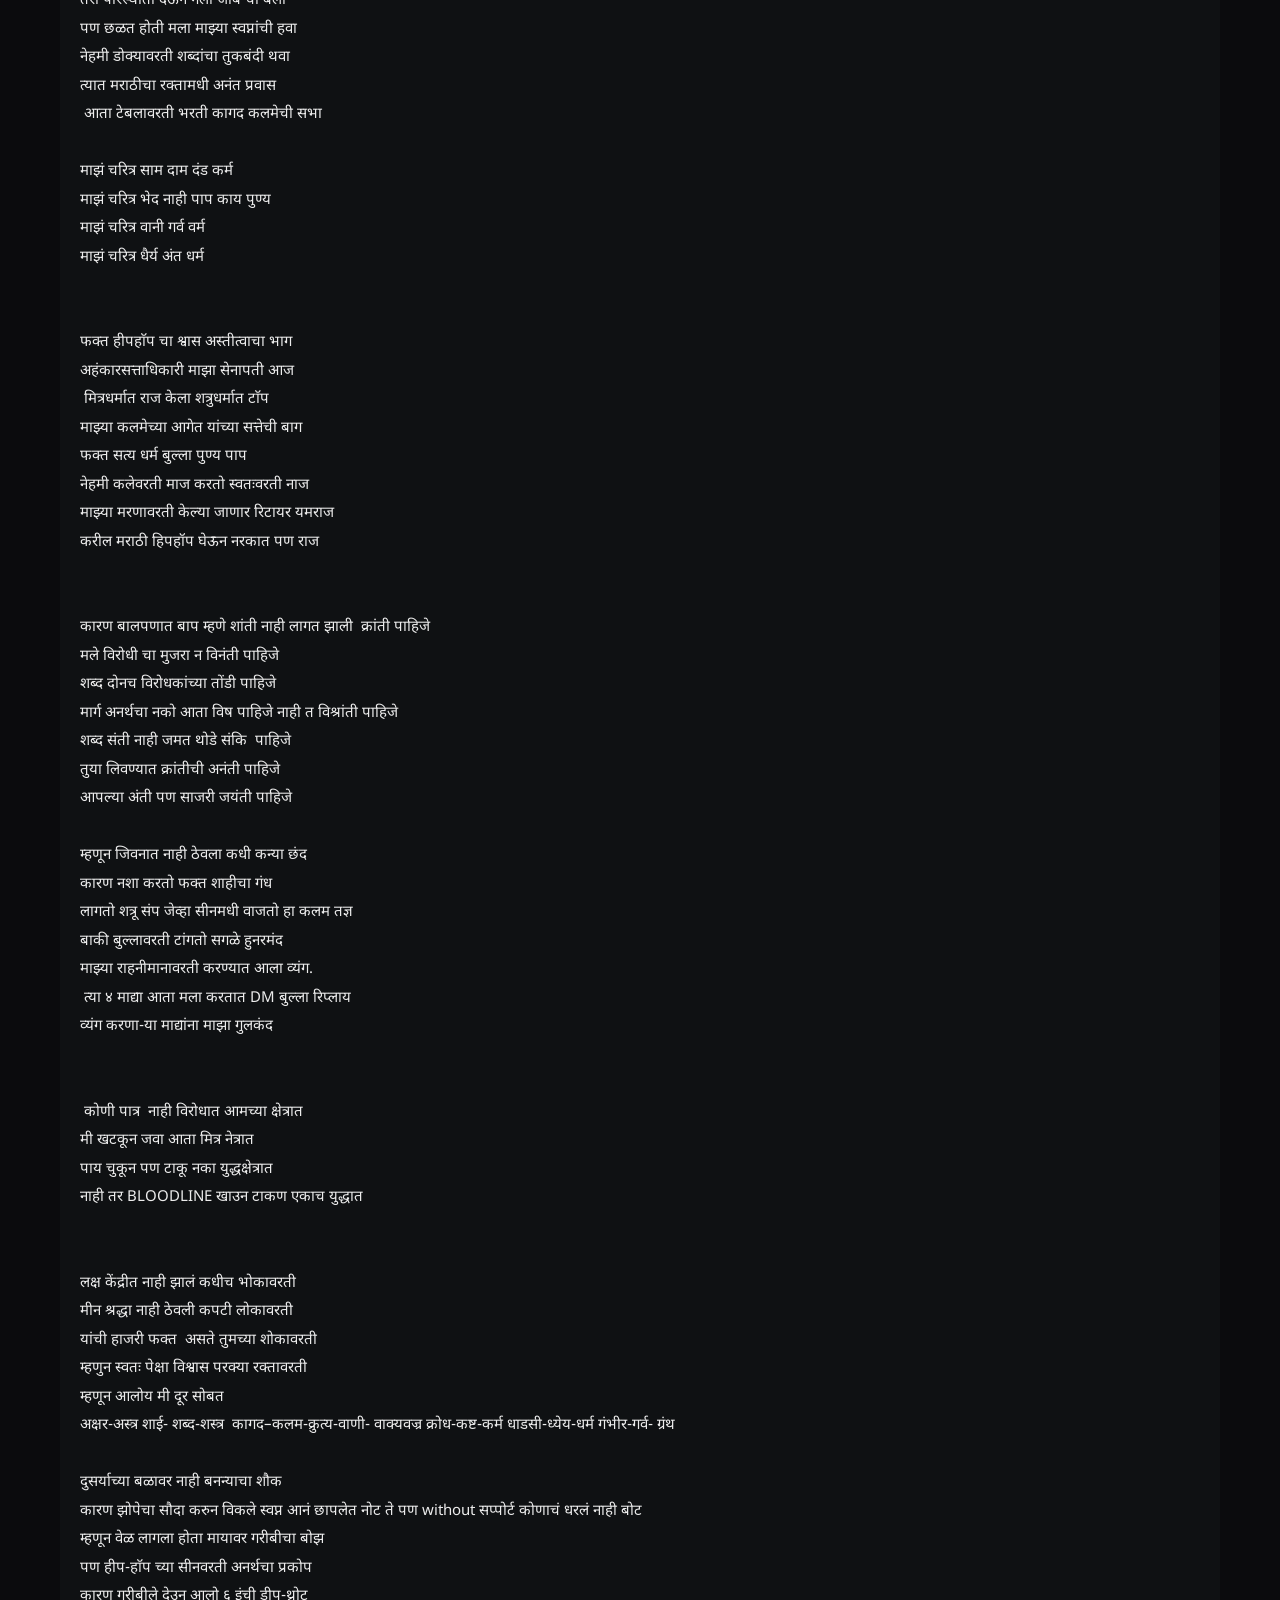
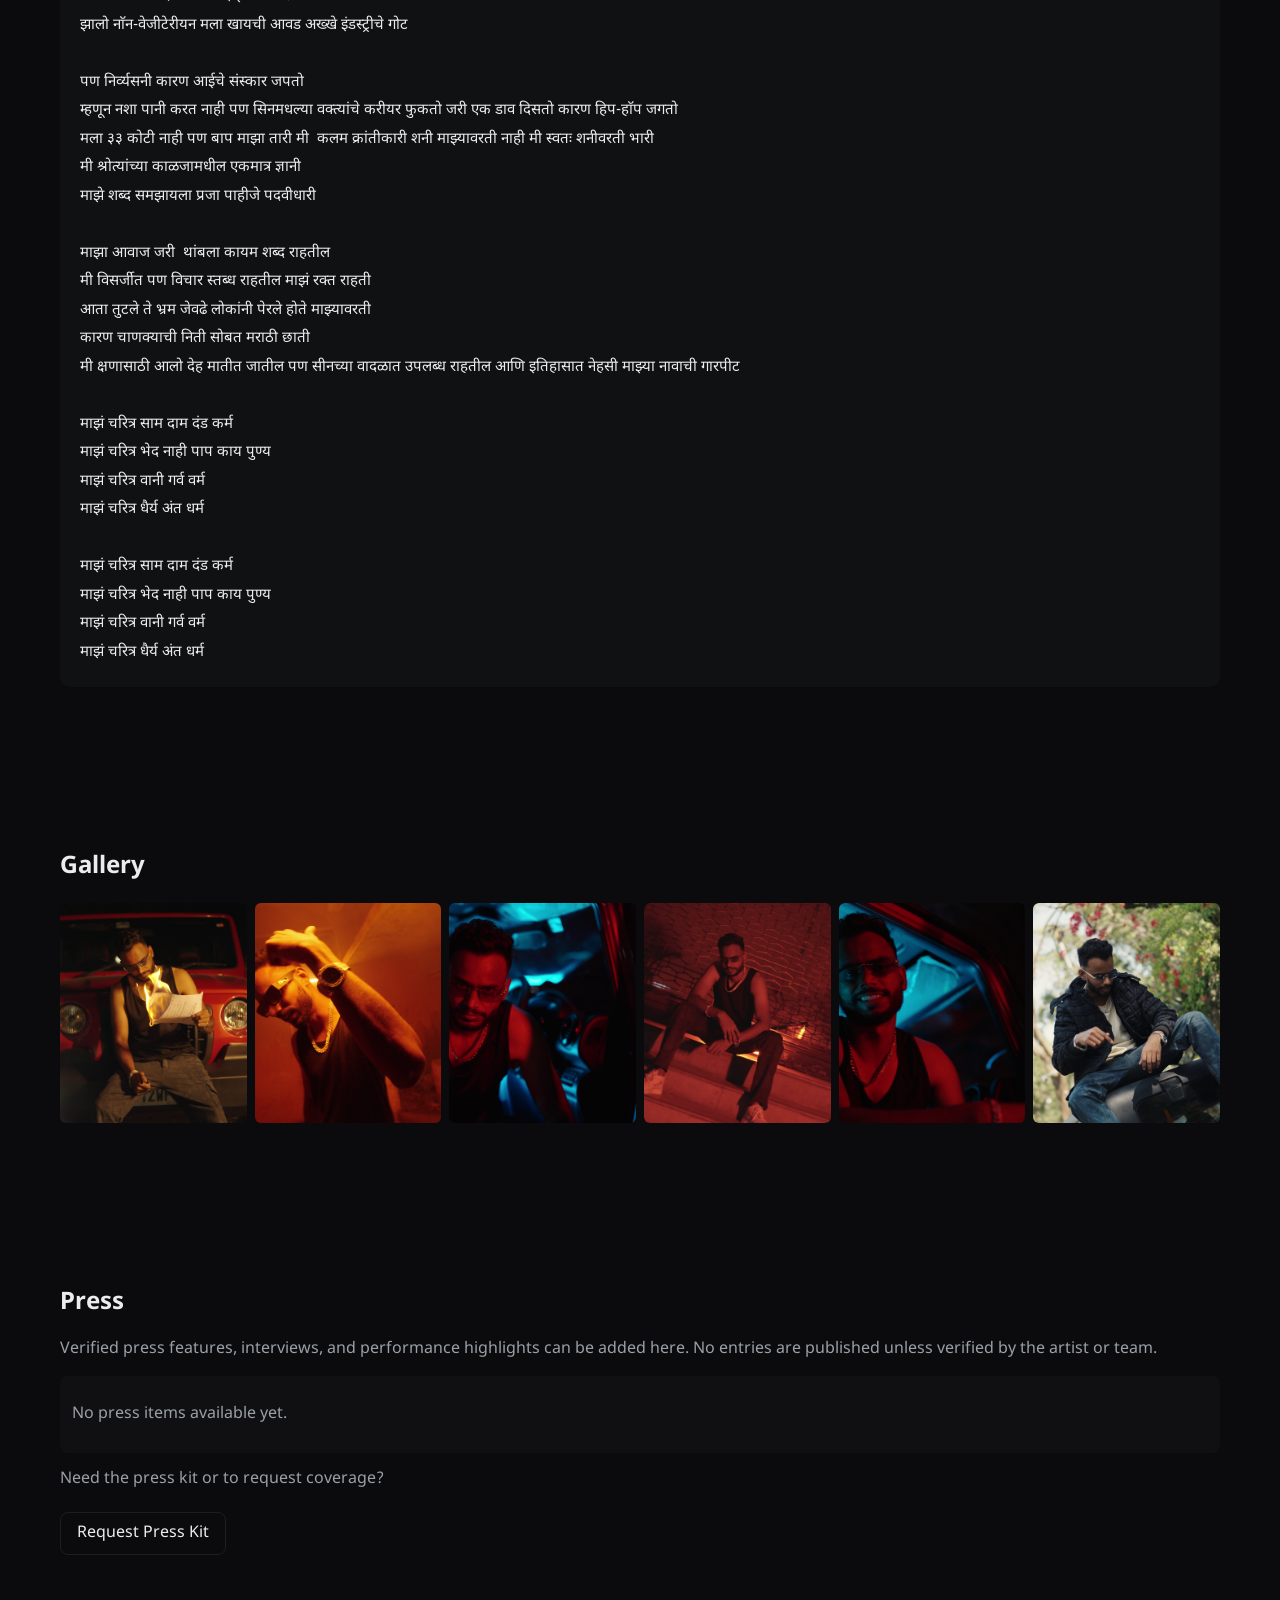
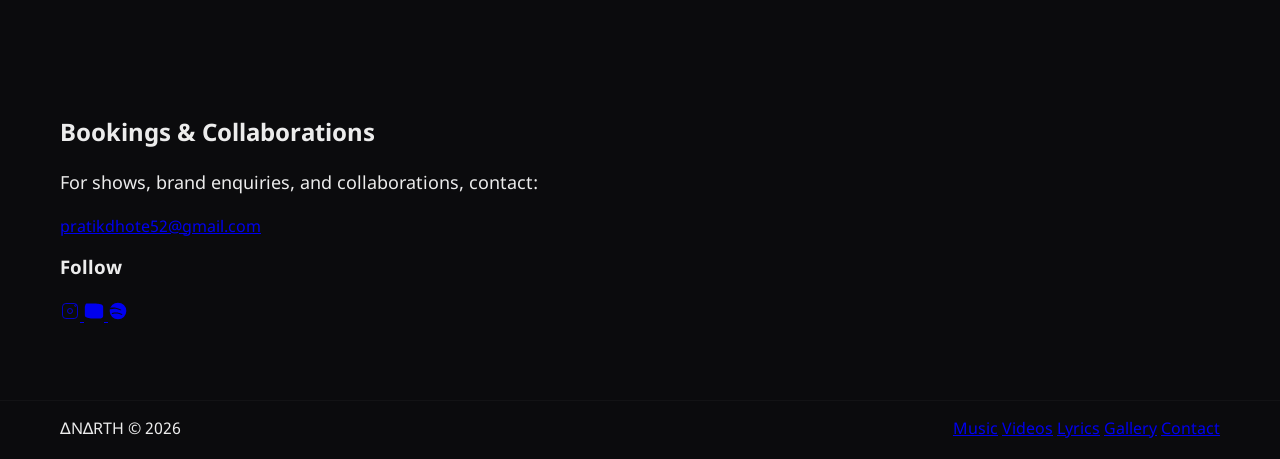
==== commit 7e59f8f1: "Add LEGACY and ROKO videos: LEGACY playable from YouTube, ROKO marked as coming soon" ====
--- a/site/index.html
+++ b/site/index.html
@@ -154,6 +154,18 @@
             <button class="play-btn" aria-label="Play CHARITRA">▶</button>
             <h4>CHARITRA</h4>
           </div>
+
+          <div class="video-card" data-youtube-id="SB4PYAhWKMk" role="button" tabindex="0" aria-label="Play LEGACY video">
+            <img src="../Assets/Thumbnail/ANART.png" alt="LEGACY thumbnail" loading="lazy"/>
+            <button class="play-btn" aria-label="Play LEGACY">▶</button>
+            <h4>LEGACY</h4>
+          </div>
+
+          <div class="video-card video-card-upcoming">
+            <div class="upcoming-badge-small">COMING SOON</div>
+            <img src="../Assets/Thumbnail/ROKO.png" alt="ROKO thumbnail" loading="lazy"/>
+            <h4>ROKO</h4>
+          </div>
         </div>
       </div>
     </section>
--- a/site/styles.css
+++ b/site/styles.css
@@ -84,10 +84,15 @@
 .lyrics-text{font-family:'Noto Sans Devanagari',sans-serif;line-height:1.9;color:var(--text);white-space:pre-wrap;word-break:break-word;font-size:15px}
 
 .video-grid{display:grid;grid-template-columns:repeat(auto-fit,minmax(220px,1fr));gap:18px}
-.video-card{position:relative;background:var(--surface);border-radius:8px;overflow:hidden;padding-bottom:56.25%}
+.video-card{position:relative;background:var(--surface);border-radius:8px;overflow:hidden;padding-bottom:56.25%;cursor:pointer}
 .video-card img{position:absolute;inset:0;width:100%;height:100%;object-fit:cover}
-.video-card .play-btn{position:absolute;left:50%;top:50%;transform:translate(-50%,-50%);background:rgba(0,0,0,0.6);color:white;border:0;padding:14px;border-radius:50%}
-.video-card h4{position:absolute;left:12px;bottom:10px;margin:0;color:white}
+.video-card .play-btn{position:absolute;left:50%;top:50%;transform:translate(-50%,-50%);background:rgba(0,0,0,0.6);color:white;border:0;padding:14px;border-radius:50%;cursor:pointer;transition:all .2s}
+.video-card .play-btn:hover{background:rgba(0,0,0,0.8);transform:translate(-50%,-50%) scale(1.1)}
+.video-card h4{position:absolute;left:12px;bottom:10px;margin:0;color:white;font-size:14px;font-weight:600}
+
+/* Upcoming video card */
+.video-card-upcoming{opacity:0.7;cursor:default}
+.video-card-upcoming .upcoming-badge-small{position:absolute;top:12px;right:12px;background:linear-gradient(90deg,var(--accent),#ff9a9a);color:#111;padding:5px 10px;border-radius:18px;font-size:11px;font-weight:700;letter-spacing:0.4px;z-index:10}
 
 .masonry{display:grid;grid-template-columns:repeat(auto-fit,minmax(140px,1fr));gap:8px}
 .masonry img{width:100%;height:220px;object-fit:cover;border-radius:6px;cursor:pointer}
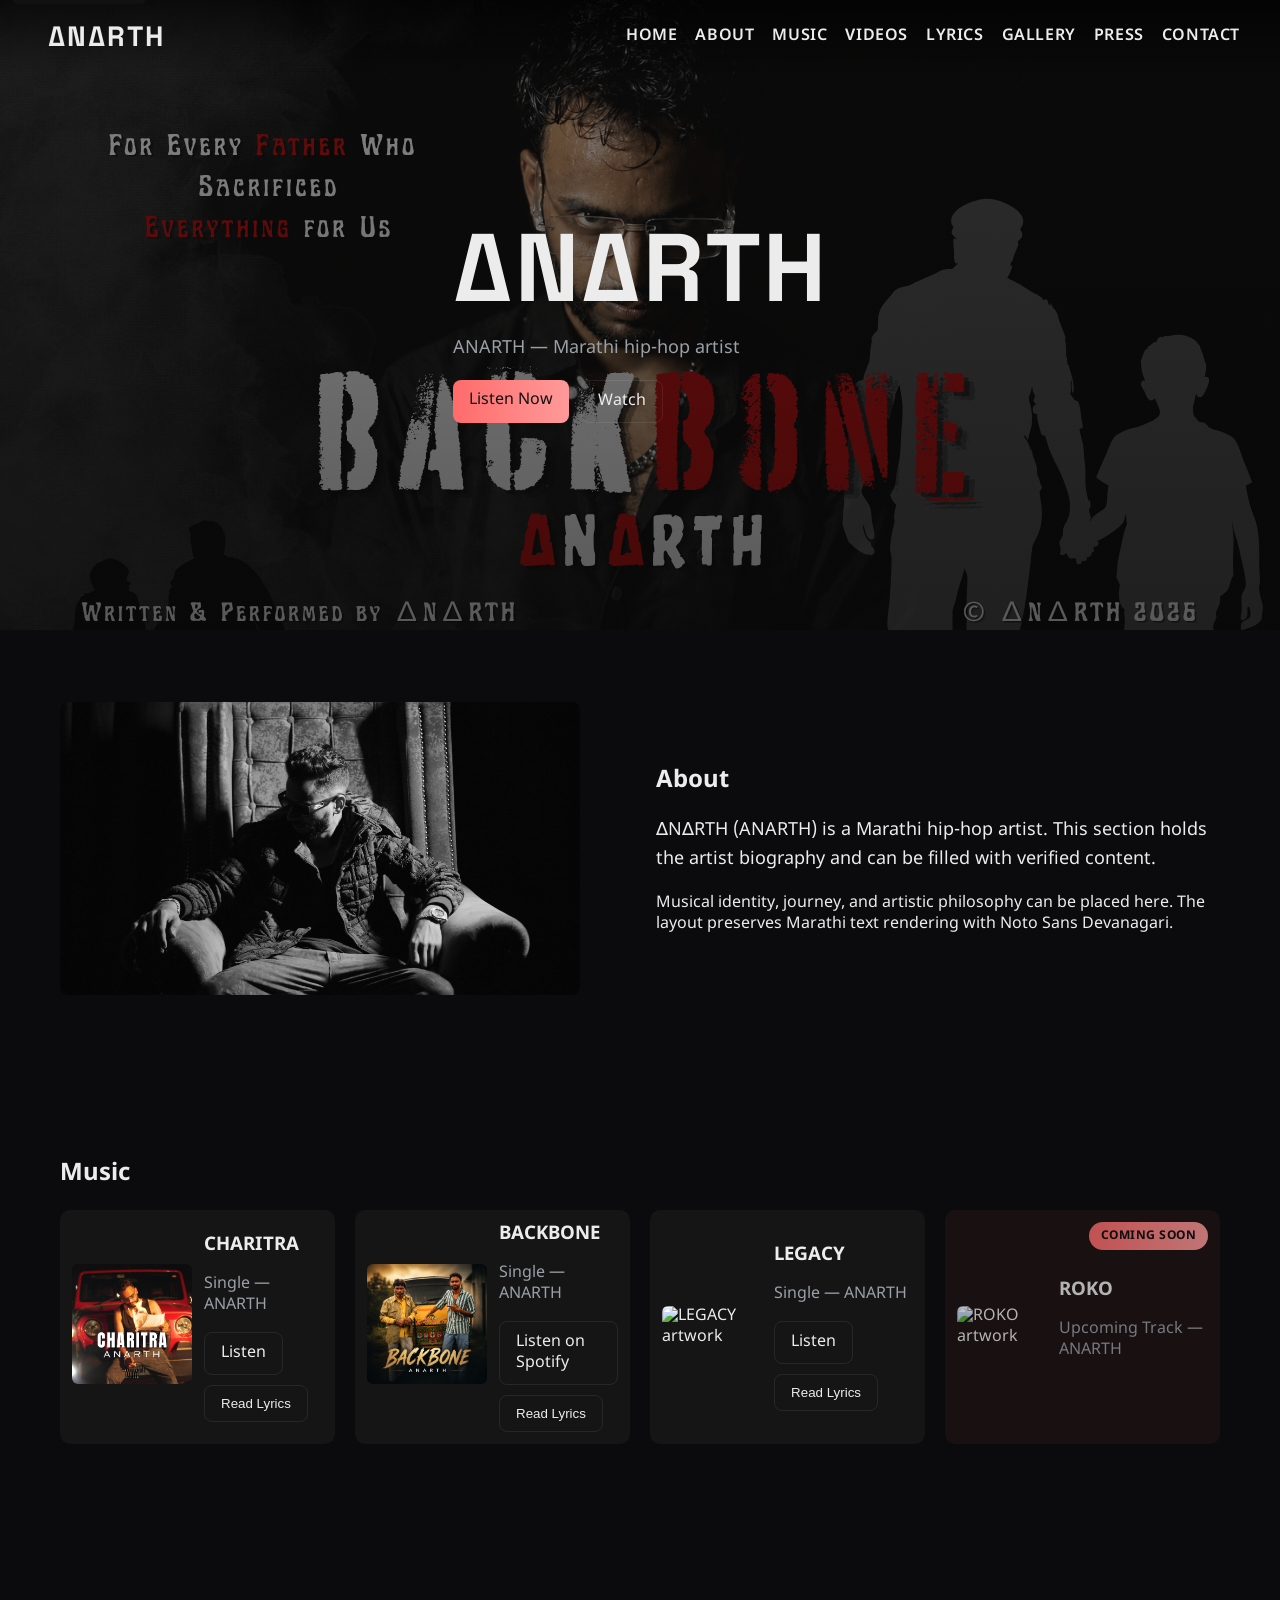
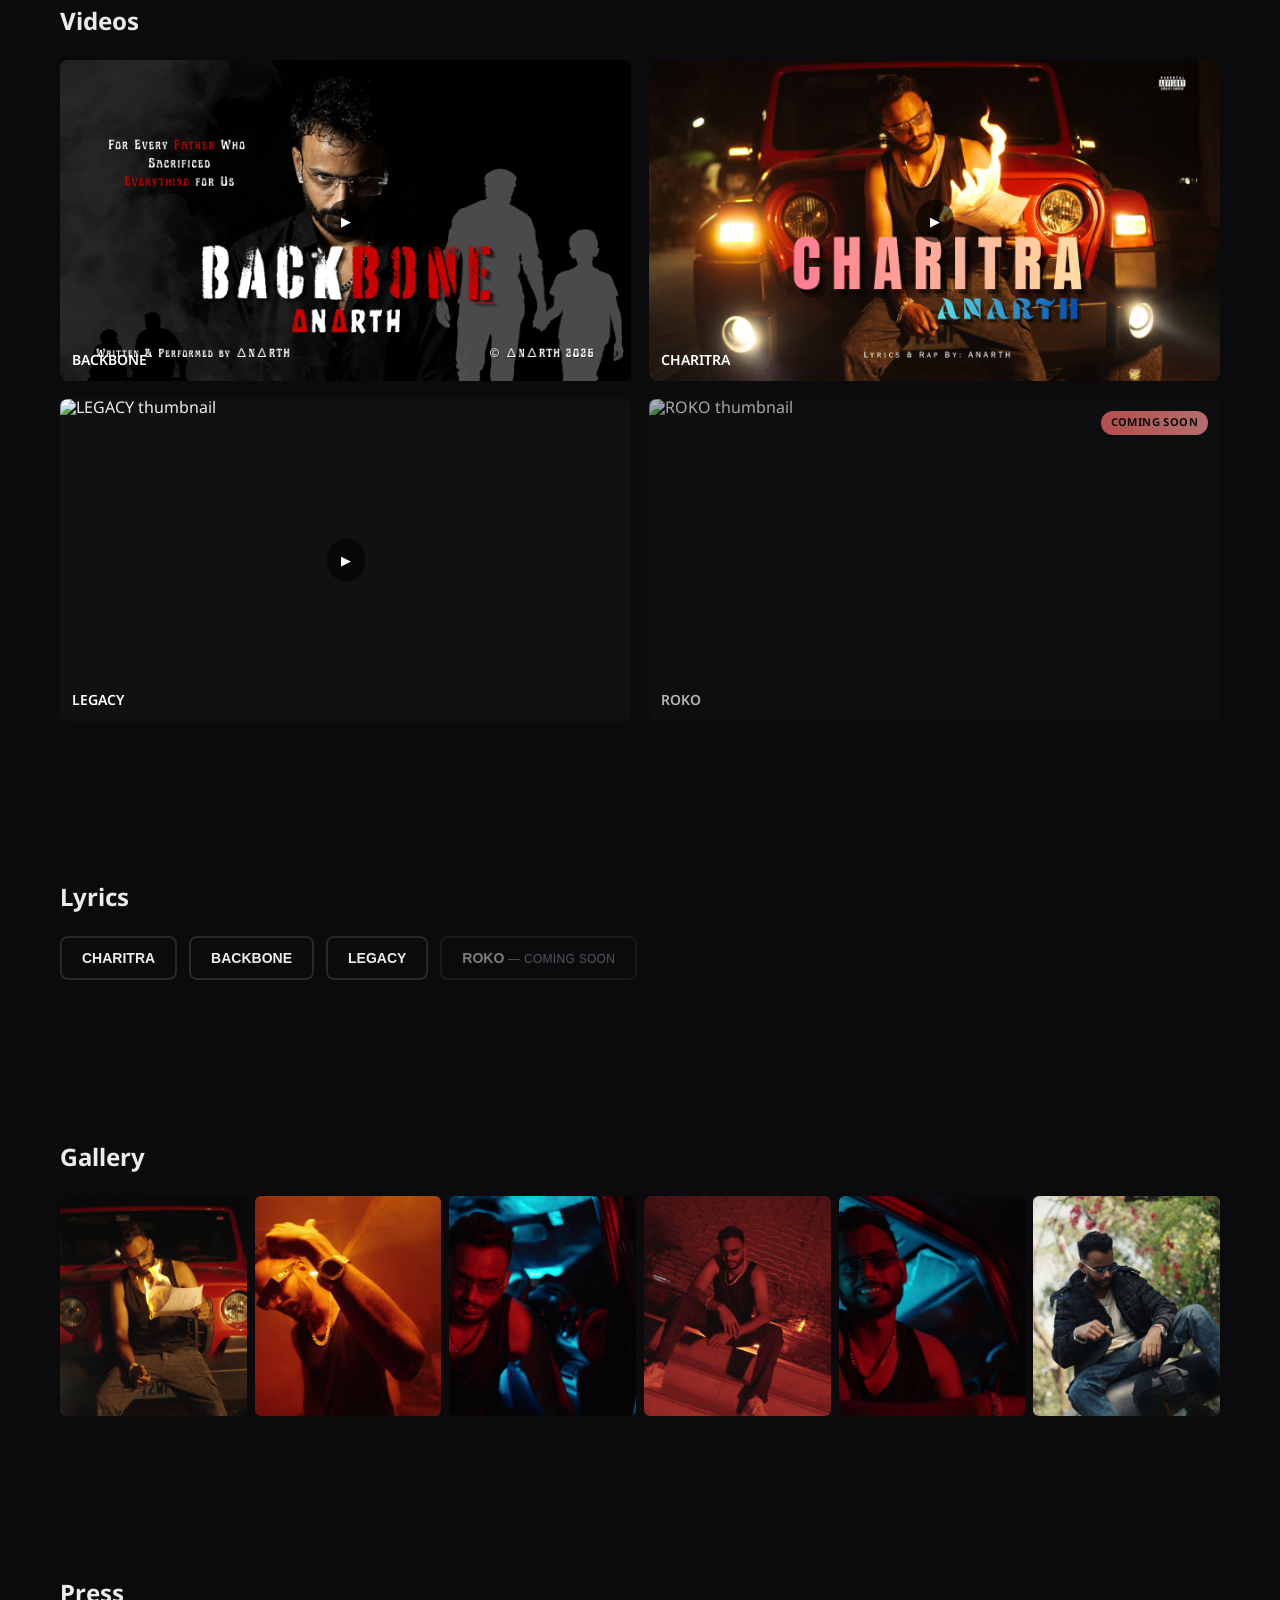
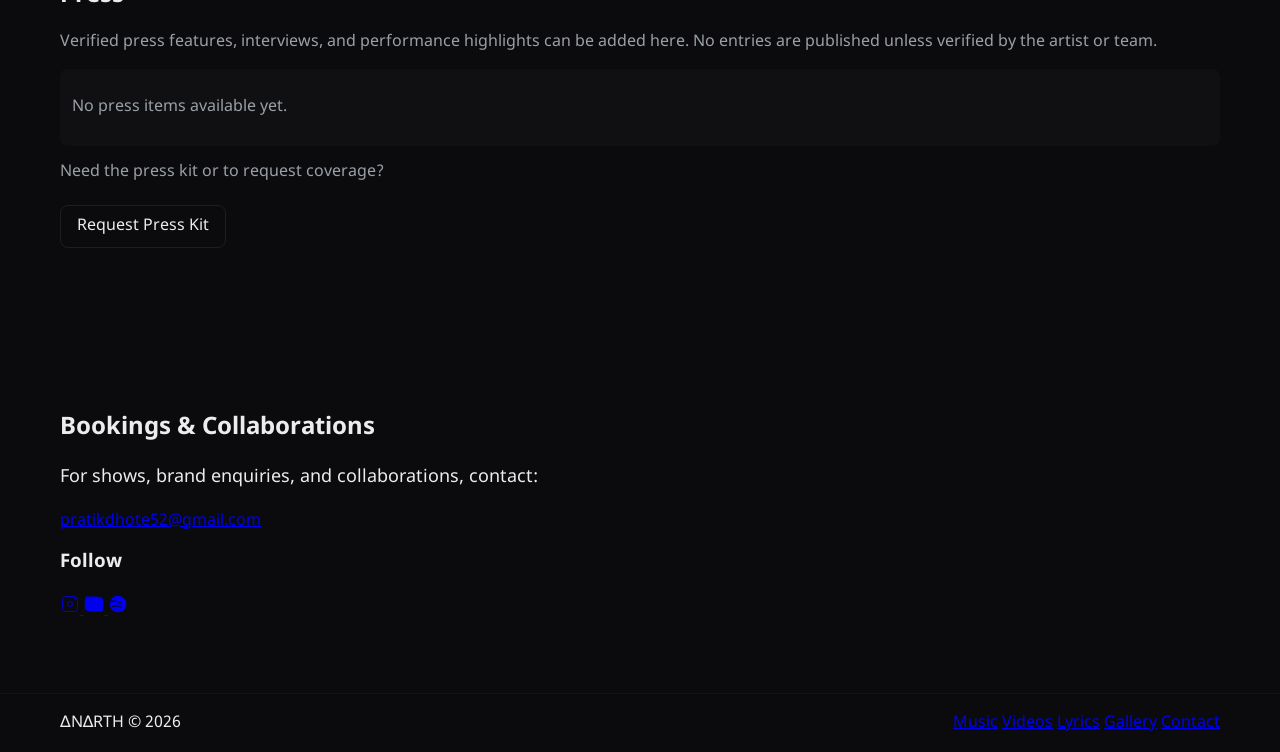
==== commit 12247b47: "Redesign lyrics section with popup modal - 4 track buttons, scrollable modal with close button" ====
--- a/site/index.html
+++ b/site/index.html
@@ -174,19 +174,25 @@
       <div class="container">
         <h2>Lyrics</h2>
         
-        <div class="lyrics-selector">
-          <button class="lyrics-tab-btn active" data-song="charitra" aria-selected="true" role="tab" aria-controls="lyrics-content">CHARITRA</button>
-          <button class="lyrics-tab-btn" data-song="backbone" aria-selected="false" role="tab" aria-controls="lyrics-content">BACKBONE</button>
-          <button class="lyrics-tab-btn" data-song="legacy" aria-selected="false" role="tab" aria-controls="lyrics-content">LEGACY</button>
-        </div>
-
-        <div id="lyrics-content" class="lyrics-content" role="tabpanel">
-          <div class="lyrics-text" data-song="charitra" style="display:block"></div>
-          <div class="lyrics-text" data-song="backbone" style="display:none"></div>
-          <div class="lyrics-text" data-song="legacy" style="display:none"></div>
-        </div>
-      </div>
-    </section>
+        <div class="lyrics-buttons">
+          <button class="lyrics-btn-track" data-song="charitra" aria-label="Read CHARITRA lyrics">CHARITRA</button>
+          <button class="lyrics-btn-track" data-song="backbone" aria-label="Read BACKBONE lyrics">BACKBONE</button>
+          <button class="lyrics-btn-track" data-song="legacy" aria-label="Read LEGACY lyrics">LEGACY</button>
+          <button class="lyrics-btn-track lyrics-btn-coming" disabled aria-label="ROKO coming soon">ROKO</button>
+        </div>
+      </div>
+    </section>
+
+    <!-- Lyrics Modal -->
+    <div id="lyrics-modal" class="lyrics-modal" aria-hidden="true" role="dialog" aria-labelledby="lyrics-modal-title">
+      <div class="lyrics-modal-content">
+        <div class="lyrics-modal-header">
+          <h3 id="lyrics-modal-title"></h3>
+          <button class="lyrics-modal-close" aria-label="Close lyrics">✕</button>
+        </div>
+        <div class="lyrics-modal-body" id="lyrics-modal-body"></div>
+      </div>
+    </div>
 
     <section id="gallery" class="section gallery">
       <div class="container">
--- a/site/styles.css
+++ b/site/styles.css
@@ -74,16 +74,25 @@
 .release-upcoming .upcoming-badge{position:absolute;top:12px;right:12px;background:linear-gradient(90deg,var(--accent),#ff9a9a);color:#111;padding:6px 12px;border-radius:20px;font-size:12px;font-weight:700;letter-spacing:0.5px;z-index:10}
 
 /* Lyrics section */
-.lyrics-selector{display:flex;gap:8px;margin:18px 0;flex-wrap:wrap}
-.lyrics-tab-btn{background:transparent;border:1px solid rgba(255,255,255,0.08);color:var(--muted);padding:8px 12px;border-radius:6px;font-weight:600;cursor:pointer;transition:all .2s}
-.lyrics-tab-btn:hover{border-color:rgba(255,255,255,0.15);color:var(--text)}
-.lyrics-tab-btn.active{background:var(--accent);color:#111;border:none}
-.lyrics-tab-btn:focus{outline:3px solid rgba(255,107,107,0.18);outline-offset:2px}
+.lyrics-buttons{display:flex;gap:12px;flex-wrap:wrap;margin-top:20px}
+.lyrics-btn-track{background:transparent;border:2px solid rgba(255,255,255,0.12);color:var(--text);padding:12px 20px;border-radius:8px;font-weight:600;font-size:14px;cursor:pointer;transition:all .25s}
+.lyrics-btn-track:hover:not(:disabled){background:var(--surface);border-color:var(--accent);transform:translateY(-2px)}
+.lyrics-btn-track:focus{outline:3px solid rgba(255,107,107,0.18);outline-offset:2px}
+.lyrics-btn-track:disabled{opacity:0.5;cursor:not-allowed}
+.lyrics-btn-coming::after{content:" — COMING SOON";font-size:12px;color:var(--muted);font-weight:400;letter-spacing:0.3px}
 
-.lyrics-content{margin-top:20px;background:var(--surface);padding:20px;border-radius:10px}
-.lyrics-text{font-family:'Noto Sans Devanagari',sans-serif;line-height:1.9;color:var(--text);white-space:pre-wrap;word-break:break-word;font-size:15px}
+/* Lyrics Modal */
+.lyrics-modal{position:fixed;inset:0;background:rgba(2,2,2,0.9);display:none;align-items:center;justify-content:center;padding:20px;z-index:250;opacity:0;transition:opacity .3s ease}
+.lyrics-modal[aria-hidden="false"]{display:flex;opacity:1}
+.lyrics-modal-content{width:100%;max-width:700px;max-height:80vh;background:var(--surface);border-radius:12px;display:flex;flex-direction:column;box-shadow:0 20px 60px rgba(0,0,0,0.8)}
+.lyrics-modal-header{display:flex;align-items:center;justify-content:space-between;padding:20px 24px;border-bottom:1px solid rgba(255,255,255,0.06)}
+.lyrics-modal-header h3{margin:0;font-size:20px;font-family:'Space Grotesk',sans-serif;font-weight:700;letter-spacing:1px}
+.lyrics-modal-close{background:transparent;border:0;color:var(--text);font-size:24px;cursor:pointer;padding:4px;transition:all .2s}
+.lyrics-modal-close:hover{color:var(--accent);transform:scale(1.15)}
+.lyrics-modal-close:focus{outline:3px solid rgba(255,107,107,0.18);outline-offset:2px}
+.lyrics-modal-body{flex:1;overflow-y:auto;padding:24px;font-family:'Noto Sans Devanagari',sans-serif;line-height:2;color:var(--text);white-space:pre-wrap;word-break:break-word;font-size:15px}
 
-.video-grid{display:grid;grid-template-columns:repeat(auto-fit,minmax(220px,1fr));gap:18px}
+.video-grid{display:grid;grid-template-columns:repeat(2,1fr);gap:18px;width:100%}
 .video-card{position:relative;background:var(--surface);border-radius:8px;overflow:hidden;padding-bottom:56.25%;cursor:pointer}
 .video-card img{position:absolute;inset:0;width:100%;height:100%;object-fit:cover}
 .video-card .play-btn{position:absolute;left:50%;top:50%;transform:translate(-50%,-50%);background:rgba(0,0,0,0.6);color:white;border:0;padding:14px;border-radius:50%;cursor:pointer;transition:all .2s}
@@ -117,9 +126,14 @@
   .two-col{grid-template-columns:1fr;gap:20px}
   .hero{height:56vh;min-height:360px}
   .display{font-size:clamp(34px,10vw,52px)}
-  .lyrics-selector{gap:6px}
-  .lyrics-tab-btn{padding:6px 10px;font-size:13px}
-  .lyrics-content{padding:16px;font-size:14px}
+  .lyrics-buttons{gap:10px}
+  .lyrics-btn-track{padding:10px 16px;font-size:13px}
+  .video-grid{grid-template-columns:1fr;max-width:100%}
+  .lyrics-modal-content{max-height:90vh}
+}
+
+@media (max-width:600px){
+  .video-grid{grid-template-columns:1fr}
 }
 
 @media (prefers-reduced-motion:reduce){
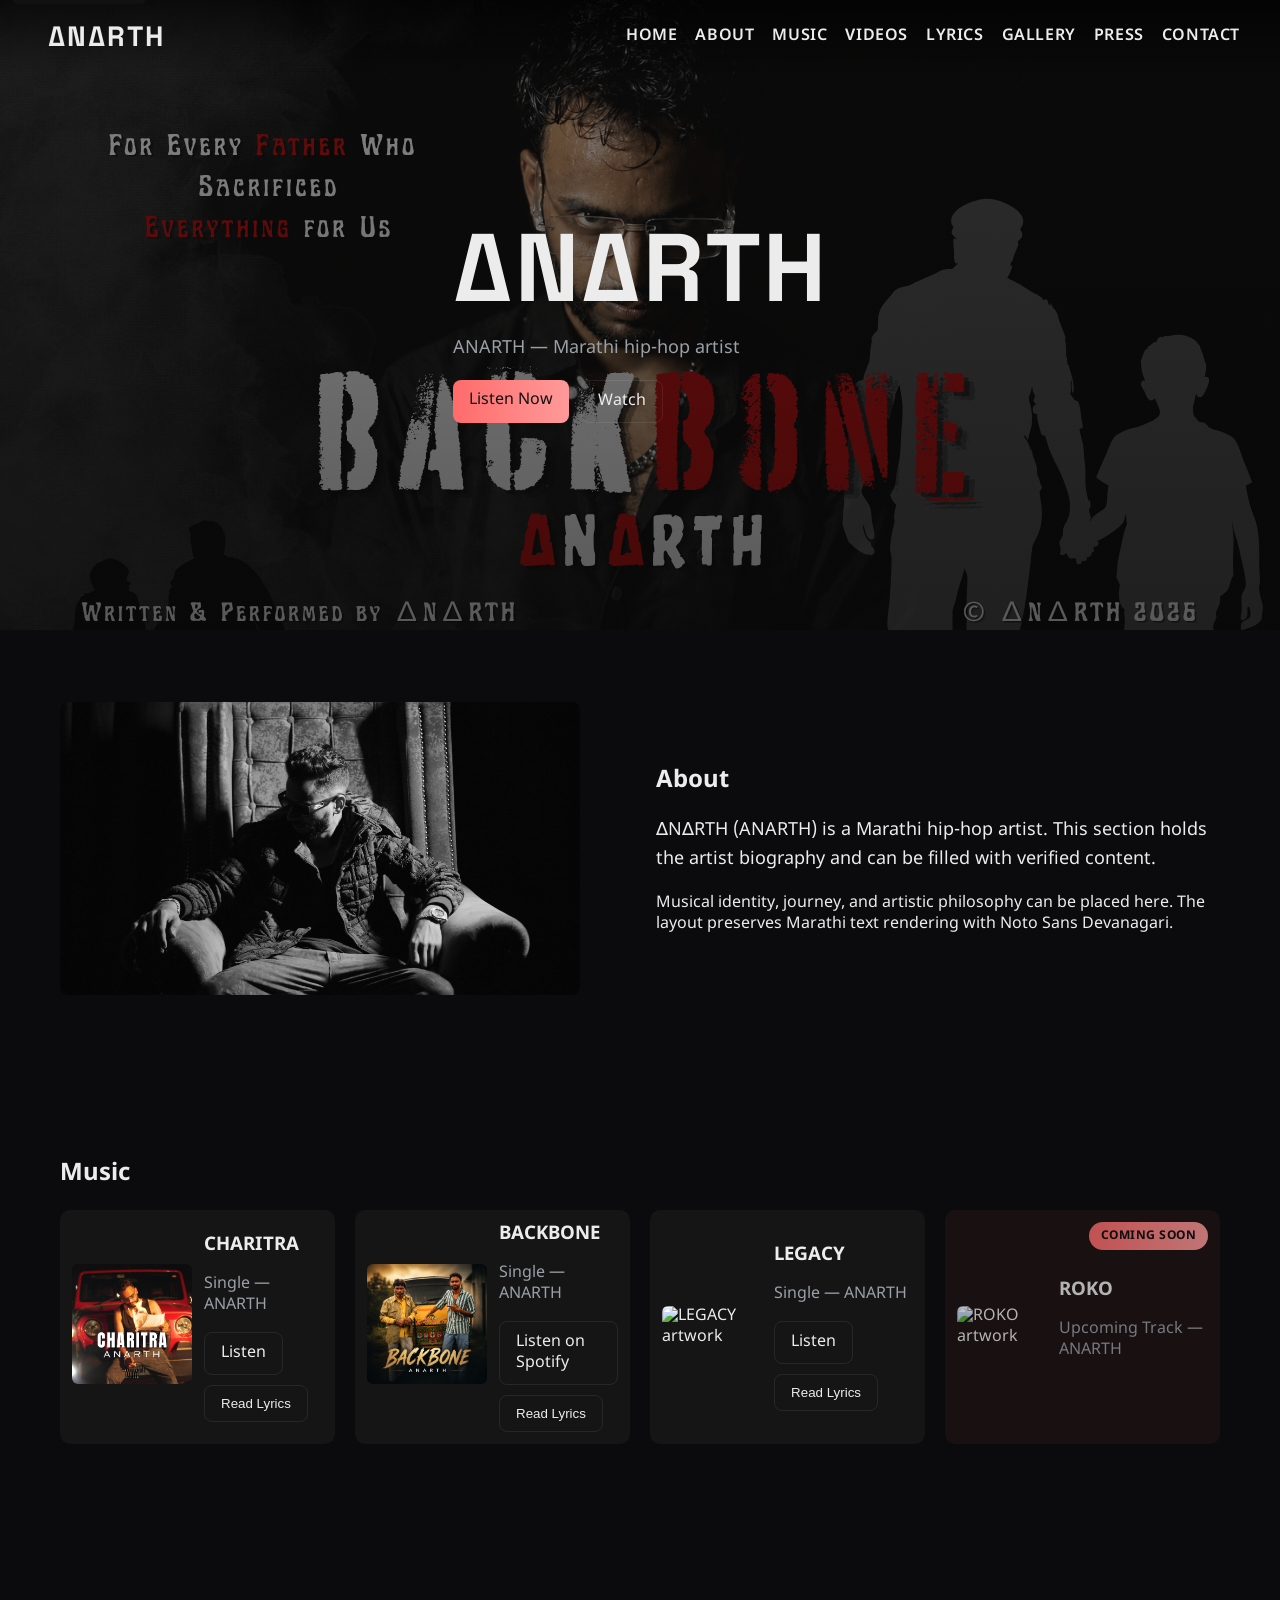
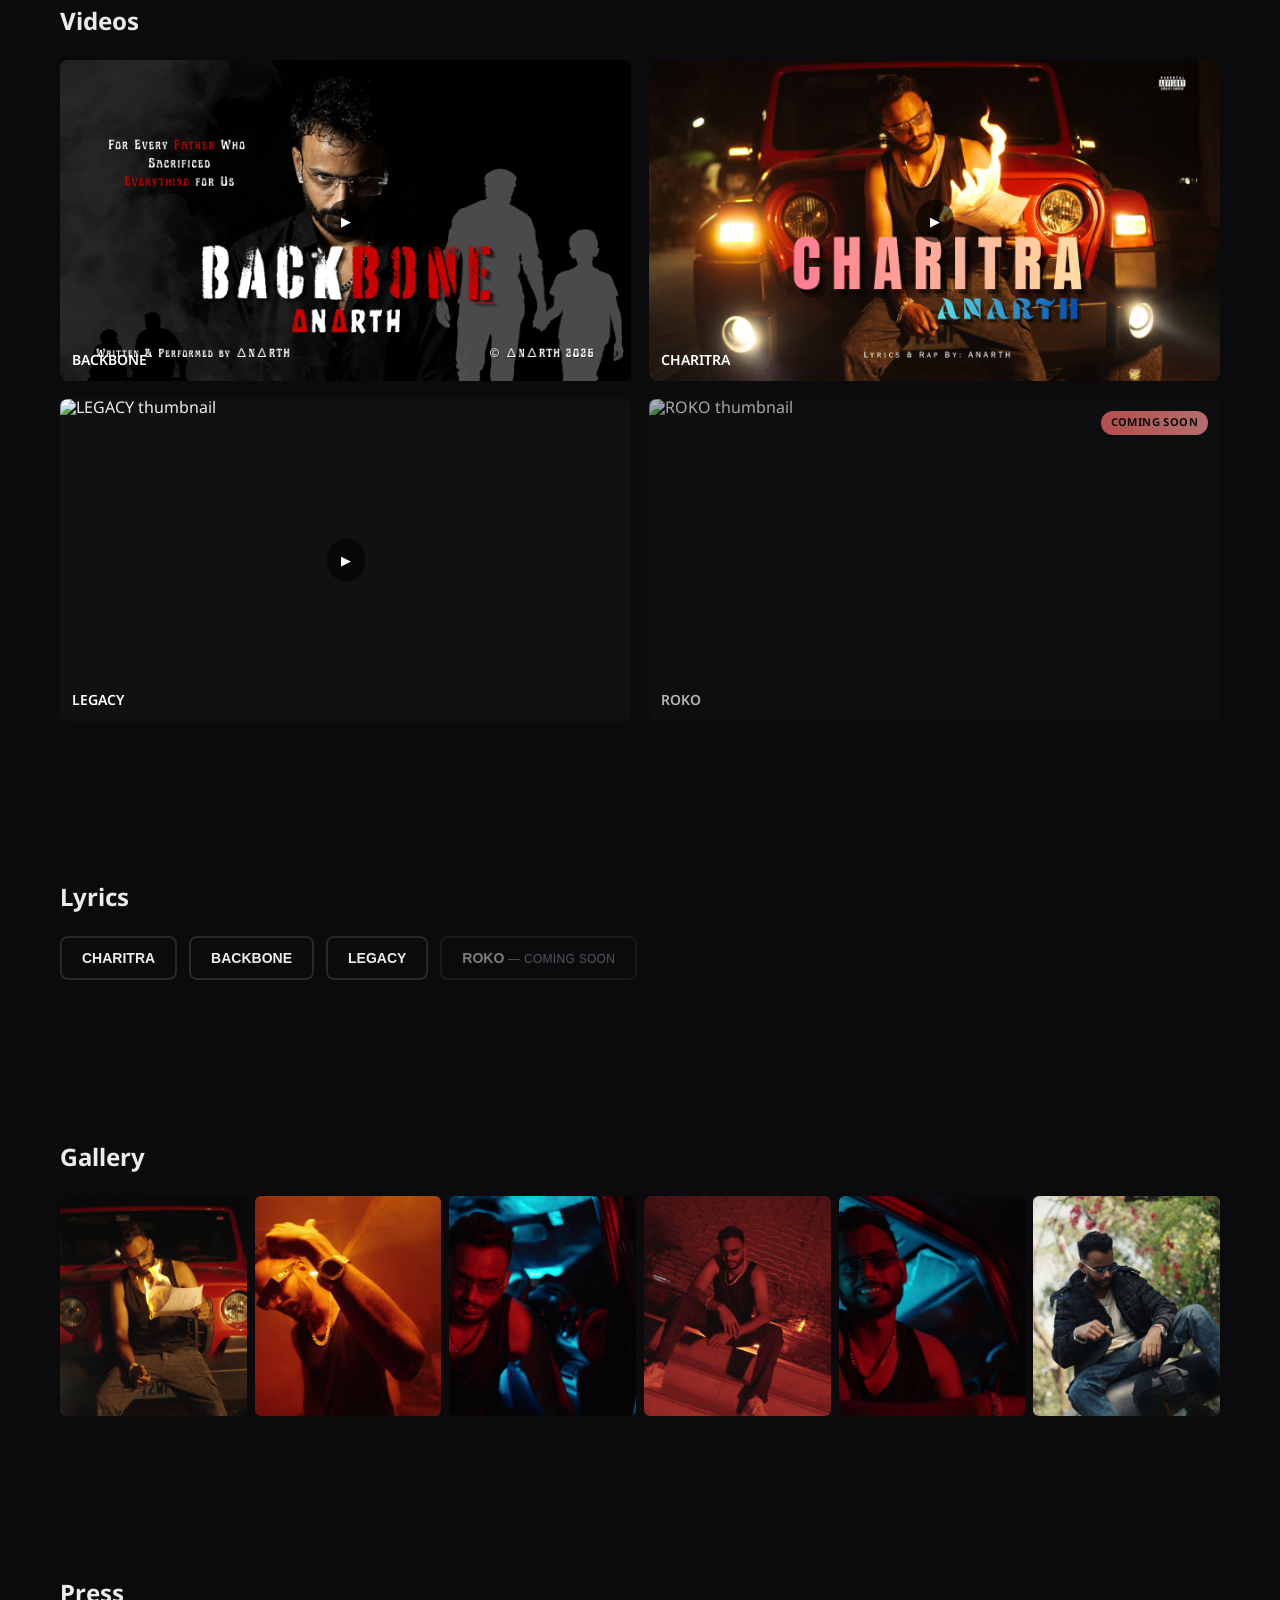
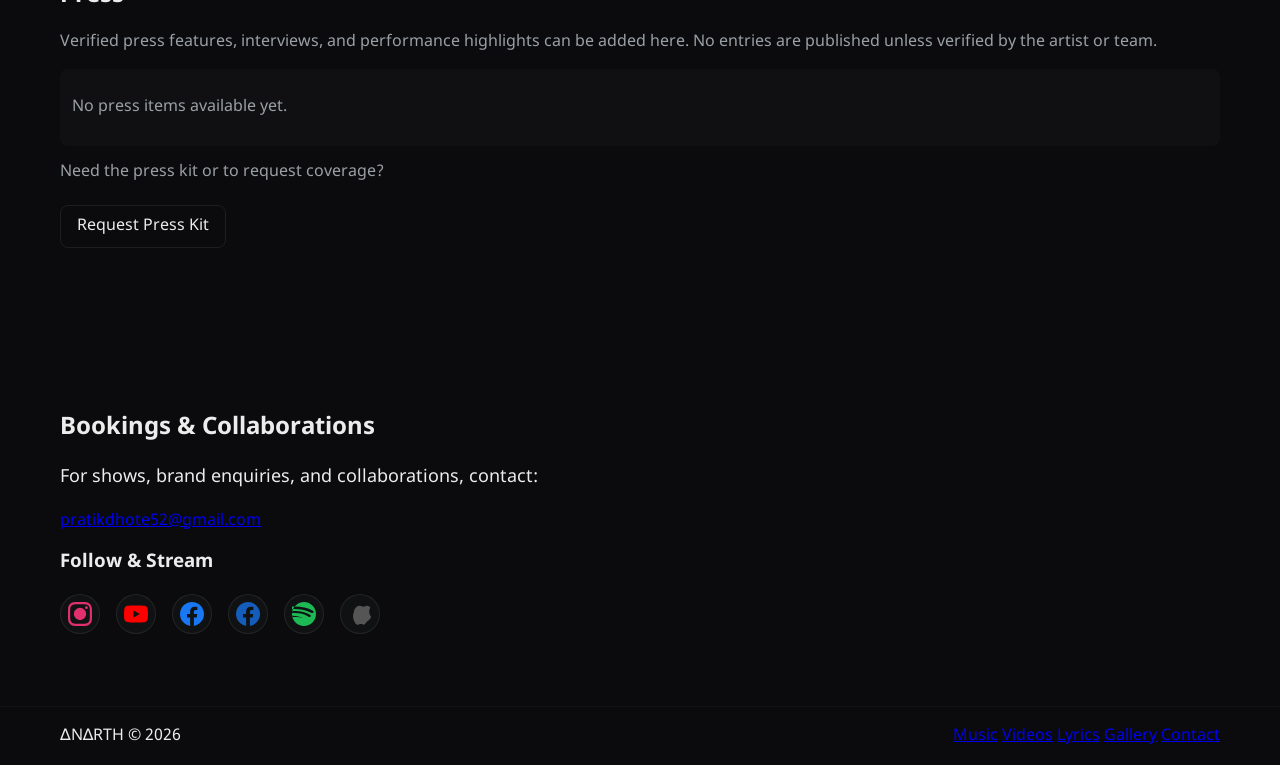
==== commit 9644812a: "Upgrade artist profiles section with professional brand-colored social icons and hover effects" ====
--- a/site/index.html
+++ b/site/index.html
@@ -232,16 +232,25 @@
           <p><a href="mailto:pratikdhote52@gmail.com">pratikdhote52@gmail.com</a></p>
         </div>
         <div>
-          <h3>Follow</h3>
+          <h3>Follow & Stream</h3>
           <div class="socials">
-            <a href="https://www.instagram.com/anarth_8?igsh=MWM4dnhkNjVjcjFnMg==" target="_blank" rel="noopener" aria-label="Instagram">
-              <svg width="20" height="20" viewBox="0 0 24 24" fill="none" stroke="currentColor"><rect x="3" y="3" width="18" height="18" rx="4"/><circle cx="12" cy="12" r="3"/><circle cx="18.5" cy="5.5" r="1"/></svg>
-            </a>
-            <a href="https://www.youtube.com/channel/UC_oH8JIxrPz5upv_p8ieNjQ" target="_blank" rel="noopener" aria-label="YouTube">
-              <svg width="20" height="20" viewBox="0 0 24 24" fill="currentColor"><path d="M23 7s-.2-1.4-.8-2c-.8-.9-1.8-.9-2.2-1C16 3 12 3 12 3s-4 0-8 .1c-.4 0-1.4 0-2.2 1C1.2 5.6 1 7 1 7S1 9 1 11v2c0 2 0 4 0 4s.2 1.4.8 2c.8.9 1.8.9 2.2 1C8 21 12 21 12 21s4 0 8-.1c.4 0 1.4 0 2.2-1 .6-.6.8-2 .8-2s0-2 0-4v-2c0-2 0-4 0-4z"/></svg>
-            </a>
-            <a href="https://open.spotify.com/artist/0kLMYg4mAcI0nTroc95Nmc" target="_blank" rel="noopener" aria-label="Spotify">
-              <svg width="20" height="20" viewBox="0 0 24 24" fill="currentColor"><path d="M12 2a10 10 0 1 0 .001 20.001A10 10 0 0 0 12 2zm4.8 14.3c-.2.3-.6.5-1 .3-2.8-1.7-6.3-2.1-10.5-1.1-.4.1-.7-.1-.8-.4-.1-.4.1-.7.4-.8 4.6-1.1 8.6-.6 11.9 1.3.4.2.5.7.1 1.1zM16 10.7c-.3.4-.9.6-1.3.3-3-1.9-8-2.4-11.4-1.2-.4.1-.9-.1-1-.6s.1-.9.6-1C6 7.2 11 7.9 14.5 9.9c.5.3 1.1.5 1.5.8.3.2.4.6.0 0z"/></svg>
+            <a href="https://www.instagram.com/anarth_8?igsh=MWM4dnhkNjVjcjFnMg==" target="_blank" rel="noopener" aria-label="Follow on Instagram" class="social-link instagram">
+              <svg width="24" height="24" viewBox="0 0 24 24" fill="currentColor"><path d="M12 2.163c3.204 0 3.584.012 4.85.07 3.252.148 4.771 1.691 4.919 4.919.058 1.265.069 1.645.069 4.849 0 3.205-.012 3.584-.069 4.849-.149 3.225-1.664 4.771-4.919 4.919-1.266.058-1.644.07-4.85.07-3.204 0-3.584-.012-4.849-.07-3.26-.149-4.771-1.699-4.919-4.92-.058-1.265-.07-1.644-.07-4.849 0-3.204.013-3.583.07-4.849.149-3.227 1.664-4.771 4.919-4.919 1.266-.057 1.645-.069 4.849-.069zm0-2.163c-3.259 0-3.667.014-4.947.072-4.358.2-6.78 2.618-6.98 6.98-.059 1.281-.073 1.689-.073 4.948 0 3.259.014 3.668.072 4.948.2 4.358 2.618 6.78 6.98 6.98 1.281.058 1.689.072 4.948.072 3.259 0 3.668-.014 4.948-.072 4.354-.2 6.782-2.618 6.979-6.98.059-1.28.073-1.689.073-4.948 0-3.259-.014-3.667-.072-4.947-.196-4.354-2.617-6.78-6.979-6.98-1.281-.059-1.69-.073-4.949-.073z"/><path d="M5.838 12a6.162 6.162 0 1 1 12.324 0 6.162 6.162 0 0 1-12.324 0zM12 16a4 4 0 1 1 0-8 4 4 0 0 1 0 8zm4.965-10.322a1.44 1.44 0 1 1 2.881.001 1.44 1.44 0 0 1-2.881-.001z"/></svg>
+            </a>
+            <a href="https://www.youtube.com/channel/UC_oH8JIxrPz5upv_p8ieNjQ" target="_blank" rel="noopener" aria-label="Subscribe on YouTube" class="social-link youtube">
+              <svg width="24" height="24" viewBox="0 0 24 24" fill="currentColor"><path d="M23.498 6.186a3.016 3.016 0 0 0-2.122-2.136C19.505 3.545 12 3.545 12 3.545s-7.505 0-9.377.505A3.017 3.017 0 0 0 .502 6.186C0 8.07 0 12 0 12s0 3.93.502 5.814a3.016 3.016 0 0 0 2.122 2.136c1.871.505 9.376.505 9.376.505s7.505 0 9.377-.505a3.015 3.015 0 0 0 2.122-2.136C24 15.93 24 12 24 12s0-3.93-.502-5.814zM9.545 15.568V8.432L15.818 12l-6.273 3.568z"/></svg>
+            </a>
+            <a href="https://www.facebook.com/share/17ZnNGNy6t/" target="_blank" rel="noopener" aria-label="Follow on Facebook (Page)" class="social-link facebook">
+              <svg width="24" height="24" viewBox="0 0 24 24" fill="currentColor"><path d="M24 12.073c0-6.627-5.373-12-12-12s-12 5.373-12 12c0 5.99 4.388 10.954 10.125 11.854v-8.385H7.078v-3.47h3.047V9.43c0-3.007 1.792-4.669 4.533-4.669 1.312 0 2.686.235 2.686.235v2.953H15.83c-1.491 0-1.956.925-1.956 1.874v2.25h3.328l-.532 3.47h-2.796v8.385C19.612 23.027 24 18.062 24 12.073z"/></svg>
+            </a>
+            <a href="https://www.facebook.com/share/1UyePrqYgt/" target="_blank" rel="noopener" aria-label="Follow on Facebook (Profile)" class="social-link facebook" title="Facebook Profile">
+              <svg width="24" height="24" viewBox="0 0 24 24" fill="currentColor" opacity="0.75"><path d="M24 12.073c0-6.627-5.373-12-12-12s-12 5.373-12 12c0 5.99 4.388 10.954 10.125 11.854v-8.385H7.078v-3.47h3.047V9.43c0-3.007 1.792-4.669 4.533-4.669 1.312 0 2.686.235 2.686.235v2.953H15.83c-1.491 0-1.956.925-1.956 1.874v2.25h3.328l-.532 3.47h-2.796v8.385C19.612 23.027 24 18.062 24 12.073z"/></svg>
+            </a>
+            <a href="https://open.spotify.com/artist/0kLMYg4mAcI0nTroc95Nmc" target="_blank" rel="noopener" aria-label="Listen on Spotify" class="social-link spotify">
+              <svg width="24" height="24" viewBox="0 0 24 24" fill="currentColor"><path d="M12 0C5.4 0 0 5.4 0 12s5.4 12 12 12 12-5.4 12-12S18.66 0 12 0zm5.491 17.412c-.237.423-.664.646-1.071.646-.308 0-.62-.089-.901-.276-5.038-3.007-11.385-3.505-18.869-1.92-.468.119-.939-.155-1.056-.62-.119-.467.154-.938.619-1.056 8.032-1.687 14.932 1.084 20.548 4.509.467.28.618.923.338 1.39zm1.46-3.25c-.297.528-.837.813-1.378.813-.368 0-.741-.11-1.068-.348-5.899-3.732-14.82-4.415-21.742-2.418-.558.168-1.15-.14-1.317-.698-.167-.56.14-1.15.698-1.316 7.59-2.272 17.688-1.507 24.233 2.789.492.311.656 1.009.346 1.501zm.146-3.383c-7.067-4.195-18.722-4.583-25.468-2.528-.668.201-1.376-.19-1.576-.858-.201-.668.19-1.376.858-1.576 7.581-2.287 20.033-1.84 28.018 2.923.585.347.779 1.12.432 1.704-.347.585-1.12.779-1.704.432z"/></svg>
+            </a>
+            <a href="https://music.apple.com/us/artist/anarth/1894827576" target="_blank" rel="noopener" aria-label="Listen on Apple Music" class="social-link apple">
+              <svg width="24" height="24" viewBox="0 0 24 24" fill="currentColor"><path d="M18.71 19.86c-.74 1.23-1.73 2.89-2.97 2.82-1.22-.05-1.62-.72-3.02-.72-1.41 0-1.852.75-3.02.82-1.26.12-2.21-1.32-2.95-2.55-1.52-2.48-2.54-7.15-.85-10.07C6.52 5.6 9.26 3.93 11.99 3.85c1.35.02 2.36.9 3.57.9 1.16 0 1.88-.89 3.43-.95 1.45-.05 2.8.87 3.44 2.05a4.76 4.76 0 0 0-1.15 3.75c-.15 1.88.61 3.93 1.88 5.12-.5 1.52-1.37 2.72-2.5 3.53z"/></svg>
             </a>
           </div>
         </div>
--- a/site/styles.css
+++ b/site/styles.css
@@ -113,6 +113,27 @@
 .press-actions{margin-top:14px}
 .press-actions .btn{margin-top:6px}
 
+/* Social Links / Artist Profiles */
+.socials{display:flex;gap:16px;align-items:center;margin-top:12px;flex-wrap:wrap}
+.social-link{display:inline-flex;align-items:center;justify-content:center;width:40px;height:40px;border-radius:50%;transition:all .3s ease;background:var(--surface);border:1px solid rgba(255,255,255,0.08);position:relative}
+.social-link:focus{outline:3px solid rgba(255,107,107,0.18);outline-offset:2px}
+
+/* Brand Colors */
+.social-link.instagram{color:#e1306c}
+.social-link.instagram:hover{background:#e1306c;color:white;transform:scale(1.1);box-shadow:0 8px 24px rgba(225,48,108,0.3)}
+
+.social-link.youtube{color:#ff0000}
+.social-link.youtube:hover{background:#ff0000;color:white;transform:scale(1.1);box-shadow:0 8px 24px rgba(255,0,0,0.3)}
+
+.social-link.facebook{color:#1877f2}
+.social-link.facebook:hover{background:#1877f2;color:white;transform:scale(1.1);box-shadow:0 8px 24px rgba(24,119,242,0.3)}
+
+.social-link.spotify{color:#1db954}
+.social-link.spotify:hover{background:#1db954;color:white;transform:scale(1.1);box-shadow:0 8px 24px rgba(29,185,84,0.3)}
+
+.social-link.apple{color:#555555}
+.social-link.apple:hover{background:#555555;color:white;transform:scale(1.1);box-shadow:0 8px 24px rgba(85,85,85,0.3)}
+
 .modal{position:fixed;inset:0;background:rgba(2,2,2,0.85);display:none;align-items:center;justify-content:center;padding:20px;z-index:200}
 .modal[aria-hidden="false"]{display:flex}
 .modal-inner{width:100%;max-width:1000px}
@@ -130,6 +151,7 @@
   .lyrics-btn-track{padding:10px 16px;font-size:13px}
   .video-grid{grid-template-columns:1fr;max-width:100%}
   .lyrics-modal-content{max-height:90vh}
+  .socials{gap:12px}
 }
 
 @media (max-width:600px){
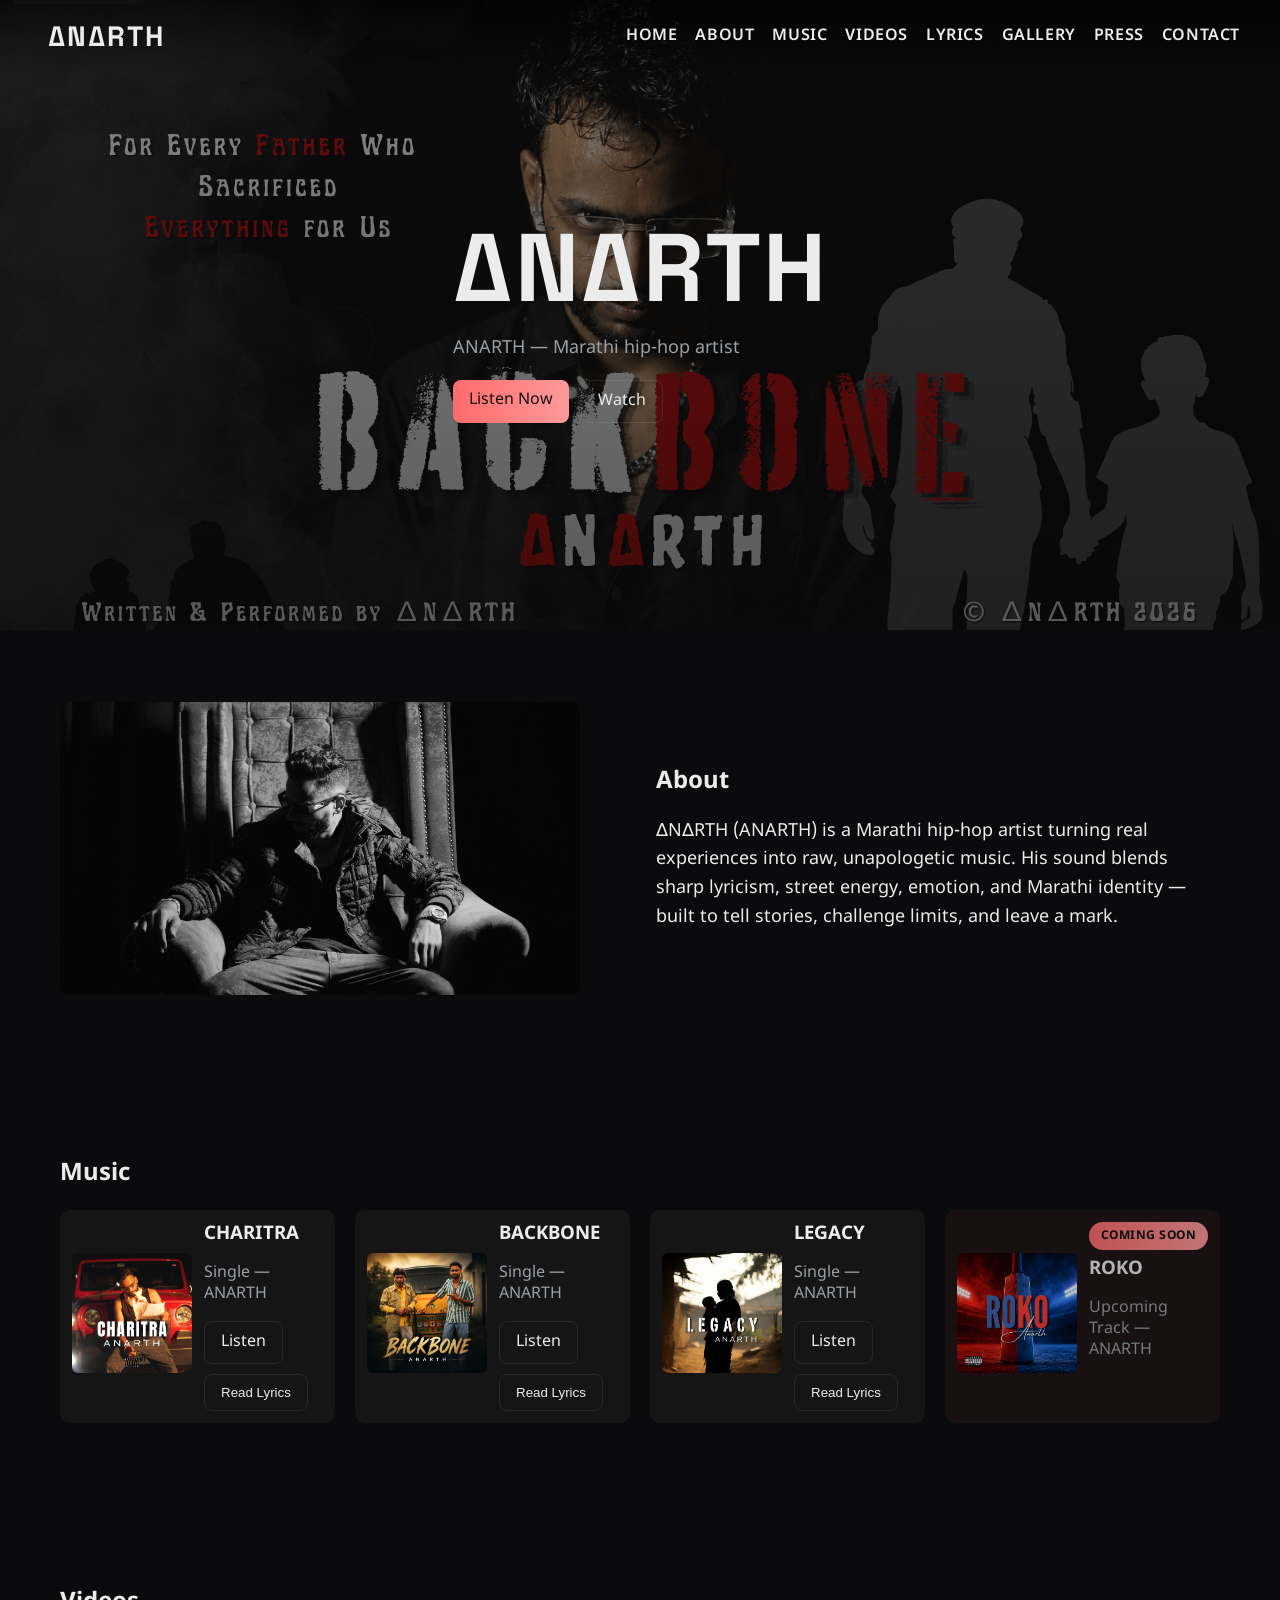
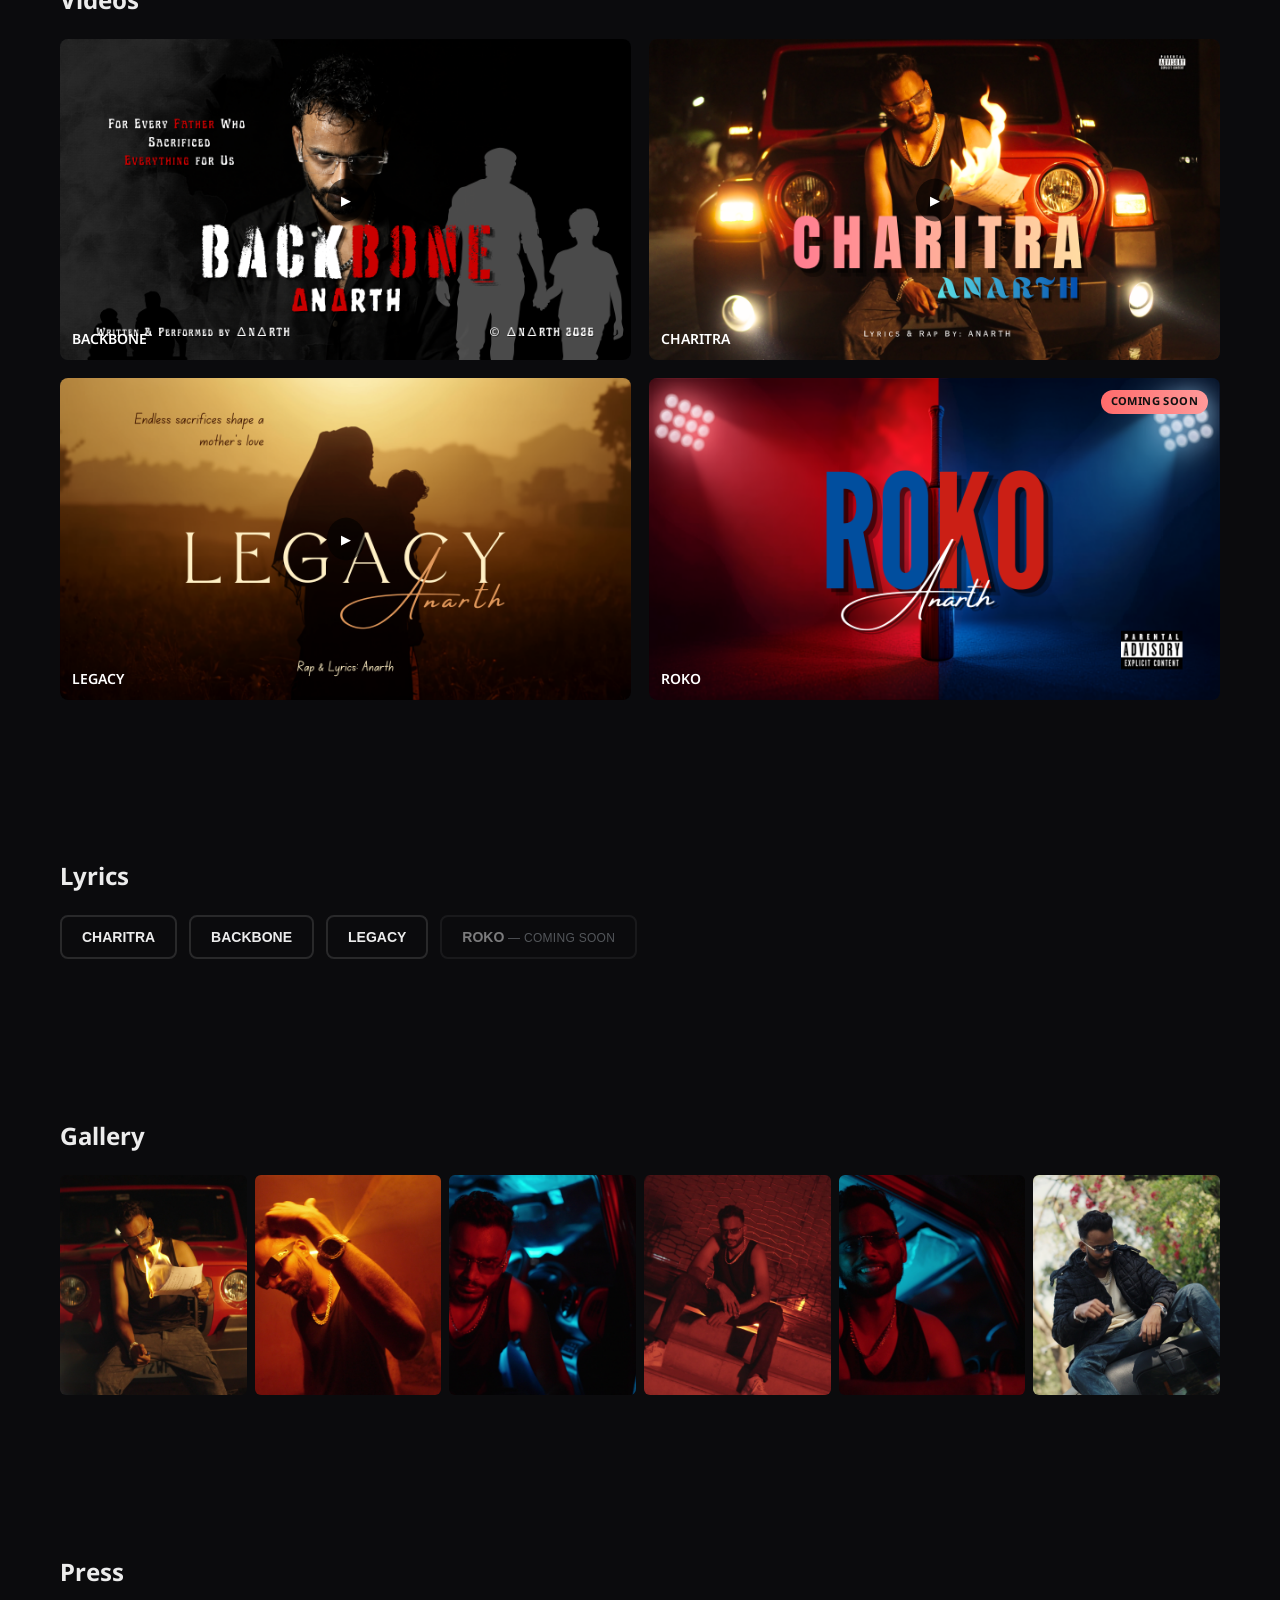
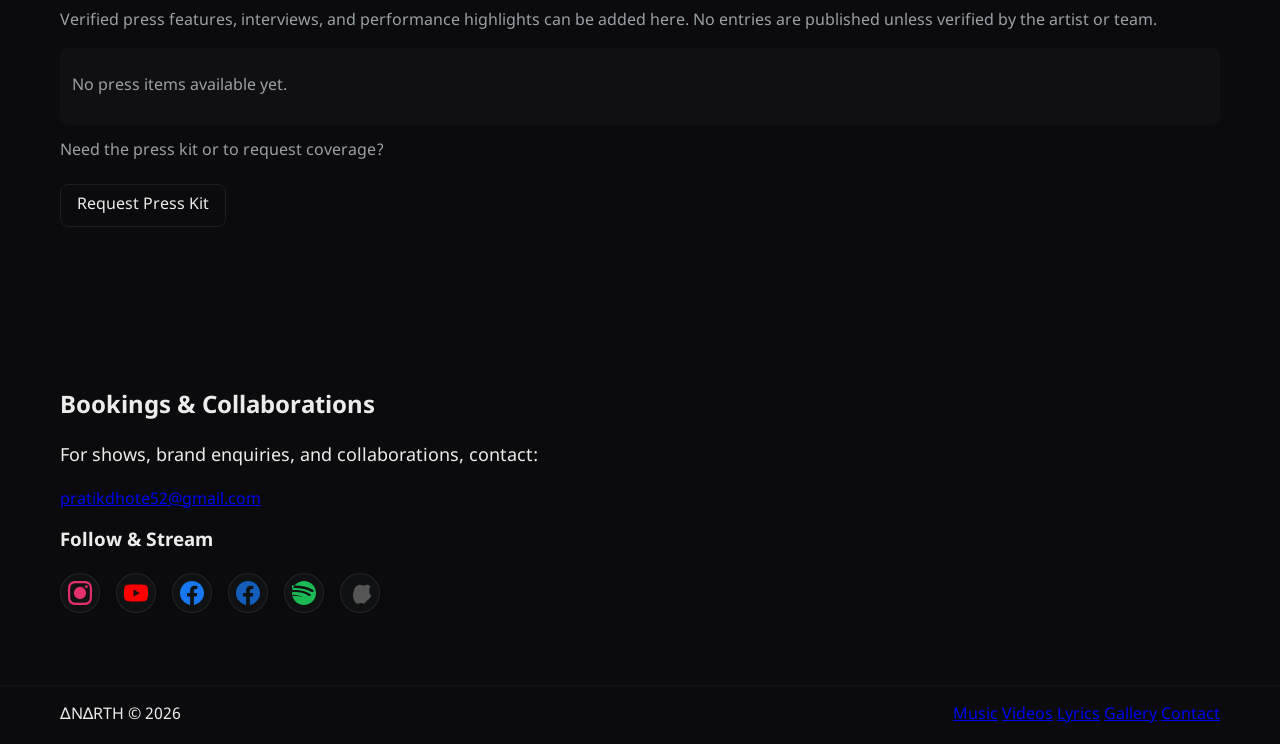
==== commit f4e9d078: "6sep" ====
--- a/site/index.html
+++ b/site/index.html
@@ -67,8 +67,8 @@
         </div>
         <div class="about-body">
           <h2>About</h2>
-          <p class="lead">∆N∆RTH (ANARTH) is a Marathi hip-hop artist. This section holds the artist biography and can be filled with verified content.</p>
-          <p>Musical identity, journey, and artistic philosophy can be placed here. The layout preserves Marathi text rendering with Noto Sans Devanagari.</p>
+          <p class="lead">∆N∆RTH (ANARTH) is a Marathi hip-hop artist turning real experiences into raw, unapologetic music. His sound blends sharp lyricism, street energy, emotion, and Marathi identity — built to tell stories, challenge limits, and leave a mark.</p>
+          <!-- <p>Musical identity, journey, and artistic philosophy can be placed here. The layout preserves Marathi text rendering with Noto Sans Devanagari.</p> -->
         </div>
       </div>
     </section>
@@ -102,7 +102,7 @@
               <h3>BACKBONE</h3>
               <p class="muted">Single — ANARTH</p>
               <div class="release-ctas">
-                <a class="btn" href="https://open.spotify.com/track/7I72etfH4lrautP0kzrOaM?si=6904278e58cb4a6c" target="_blank" rel="noopener">Listen on Spotify</a>
+                <a class="btn" href="https://open.spotify.com/track/7I72etfH4lrautP0kzrOaM?si=6904278e58cb4a6c" target="_blank" rel="noopener">Listen</a>
                 <button class="btn lyrics-btn" data-song="backbone" aria-label="Read BACKBONE lyrics">Read Lyrics</button>
               </div>
             </div>
--- a/site/styles.css
+++ b/site/styles.css
@@ -100,8 +100,19 @@
 .video-card h4{position:absolute;left:12px;bottom:10px;margin:0;color:white;font-size:14px;font-weight:600}
 
 /* Upcoming video card */
-.video-card-upcoming{opacity:0.7;cursor:default}
+.video-card-upcoming{opacity:1;cursor:default}
 .video-card-upcoming .upcoming-badge-small{position:absolute;top:12px;right:12px;background:linear-gradient(90deg,var(--accent),#ff9a9a);color:#111;padding:5px 10px;border-radius:18px;font-size:11px;font-weight:700;letter-spacing:0.4px;z-index:10}
+
+/* YouTube Player Container - Responsive 16:9 */
+.youtube-player-container{position:relative;width:100%;padding-bottom:56.25%;height:0;overflow:hidden;border-radius:10px;background:var(--bg);box-shadow:0 10px 40px rgba(0,0,0,0.6)}
+.youtube-iframe{position:absolute;top:0;left:0;width:100%;height:100%;border:0;border-radius:10px}
+
+/* YouTube Player Error Fallback */
+.youtube-player-error{width:100%;height:100%;min-height:400px;display:flex;align-items:center;justify-content:center;background:linear-gradient(135deg,var(--surface),var(--bg));border-radius:10px;padding:40px 20px}
+.youtube-error-content{text-align:center;max-width:500px}
+.youtube-error-content p{font-size:18px;color:var(--text);margin:0 0 20px 0;font-weight:600}
+.youtube-error-content .btn{display:inline-block;background:linear-gradient(90deg,var(--accent),#ff9a9a);color:#111;border:0;padding:12px 28px;border-radius:8px;font-weight:600;text-decoration:none;cursor:pointer;transition:all .2s}
+.youtube-error-content .btn:hover{transform:translateY(-2px);box-shadow:0 8px 24px rgba(255,107,107,0.3)}
 
 .masonry{display:grid;grid-template-columns:repeat(auto-fit,minmax(140px,1fr));gap:8px}
 .masonry img{width:100%;height:220px;object-fit:cover;border-radius:6px;cursor:pointer}
@@ -138,7 +149,9 @@
 .modal[aria-hidden="false"]{display:flex}
 .modal-inner{width:100%;max-width:1000px}
 .modal-media{background:transparent}
-.modal-close{position:absolute;right:24px;top:24px;background:transparent;border:0;color:white;font-size:20px}
+.modal-close{position:absolute;right:24px;top:24px;background:transparent;border:0;color:white;font-size:20px;cursor:pointer;padding:8px;transition:all .2s;z-index:10}
+.modal-close:hover{color:var(--accent);transform:scale(1.2)}
+.modal-close:focus{outline:3px solid rgba(255,107,107,0.18);outline-offset:2px}
 
 @media (max-width:900px){
   .nav{display:none}
